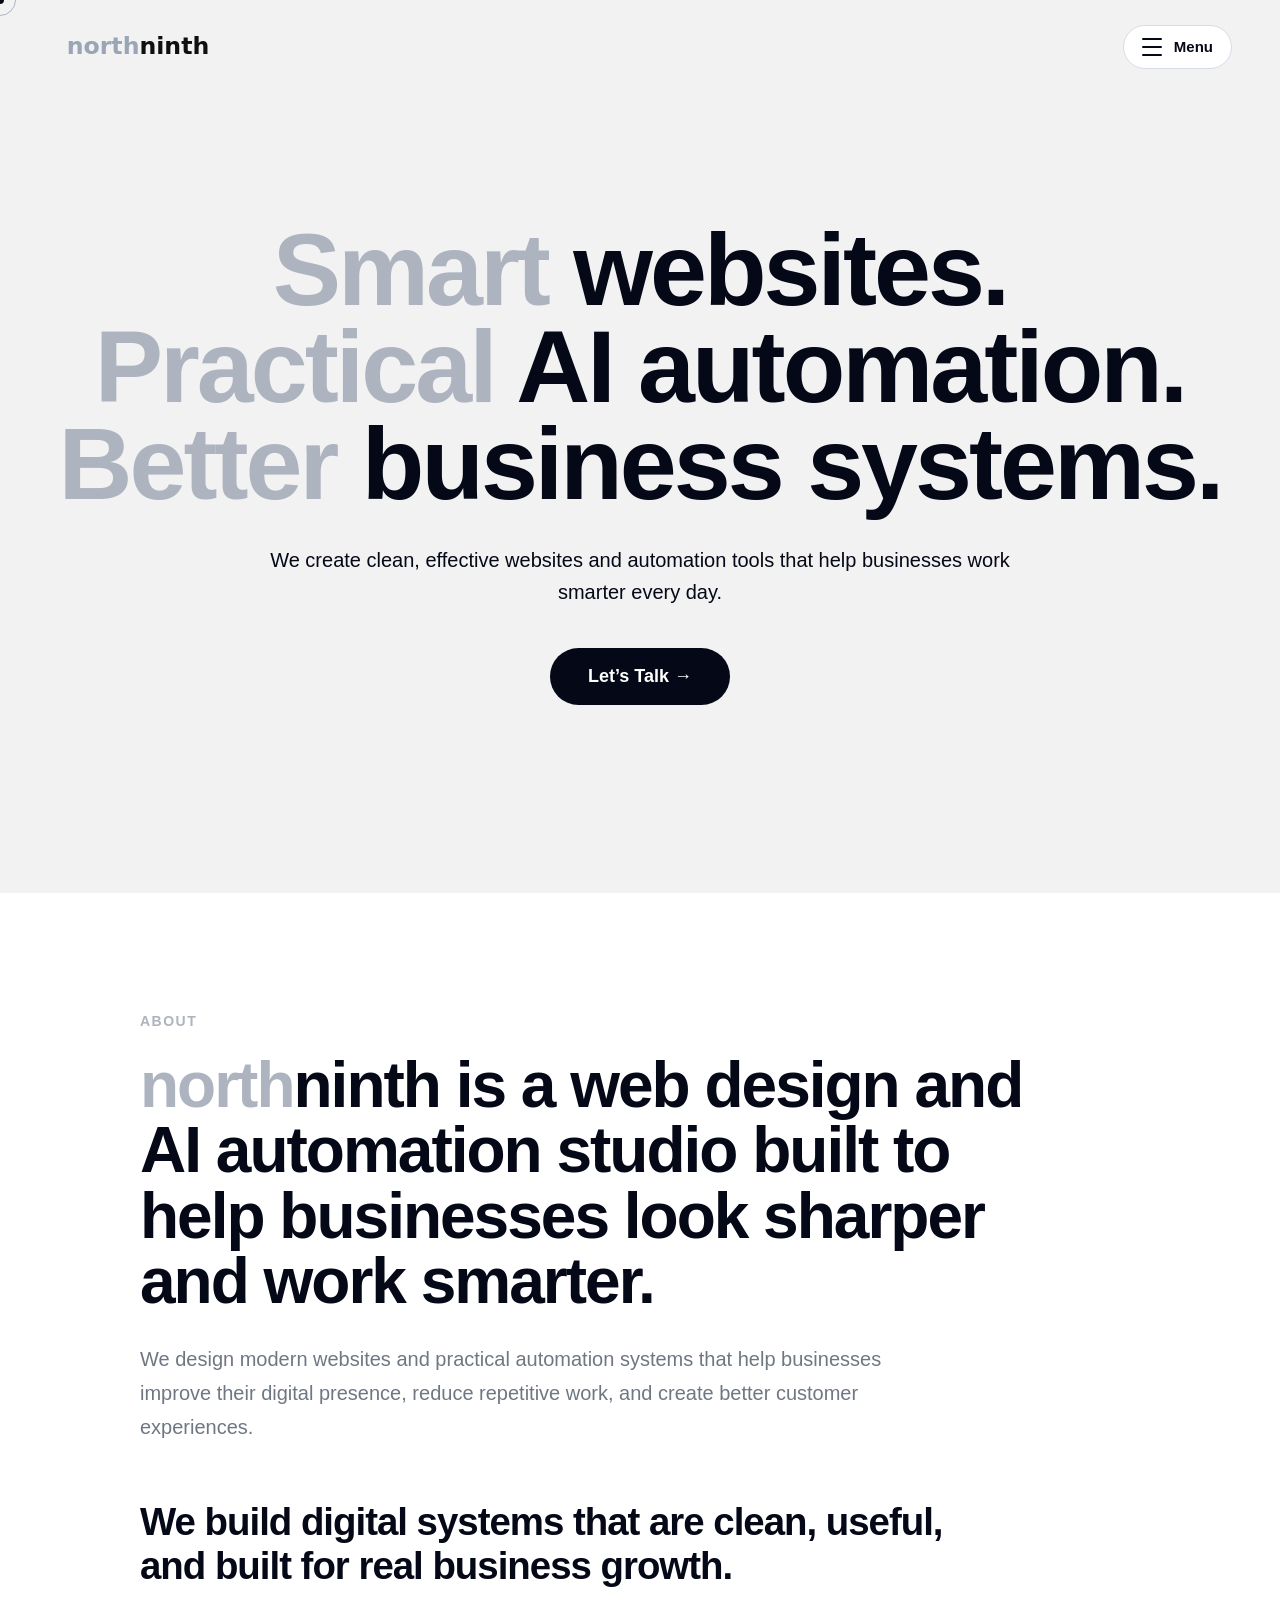
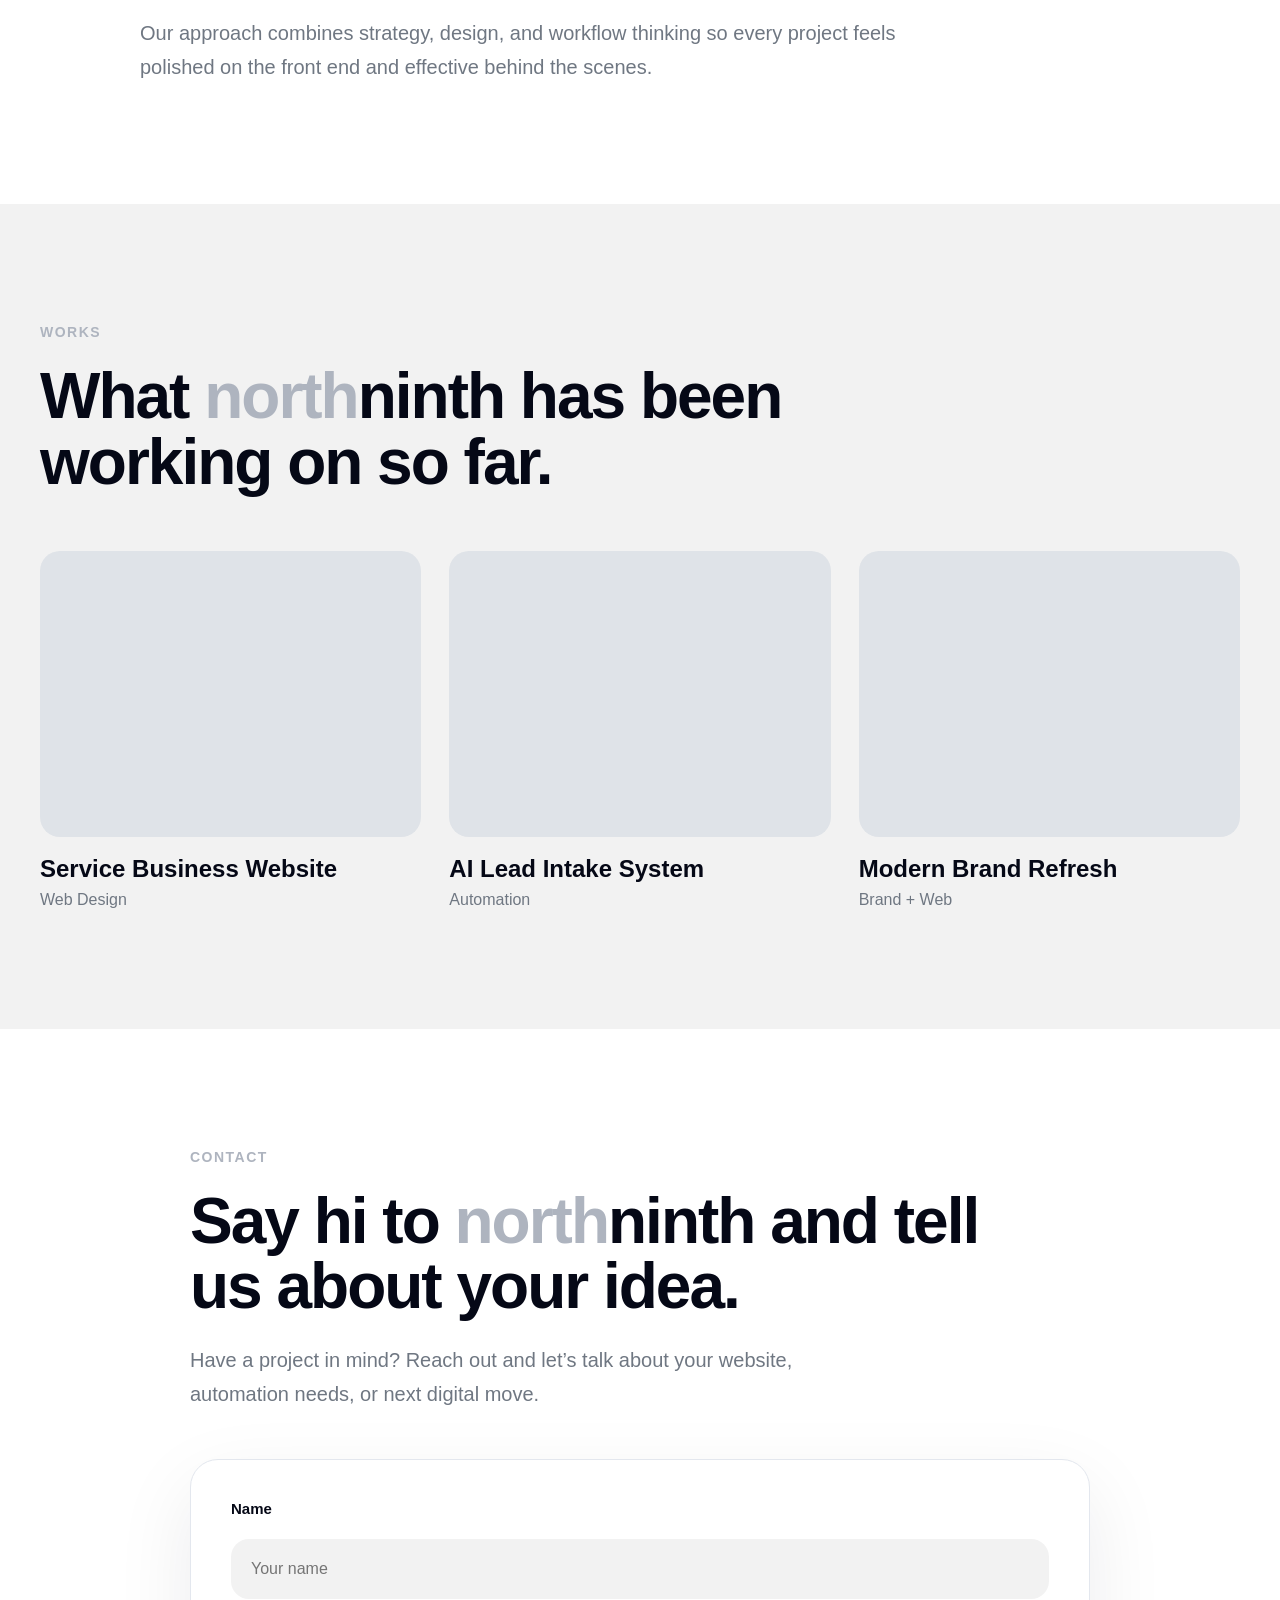
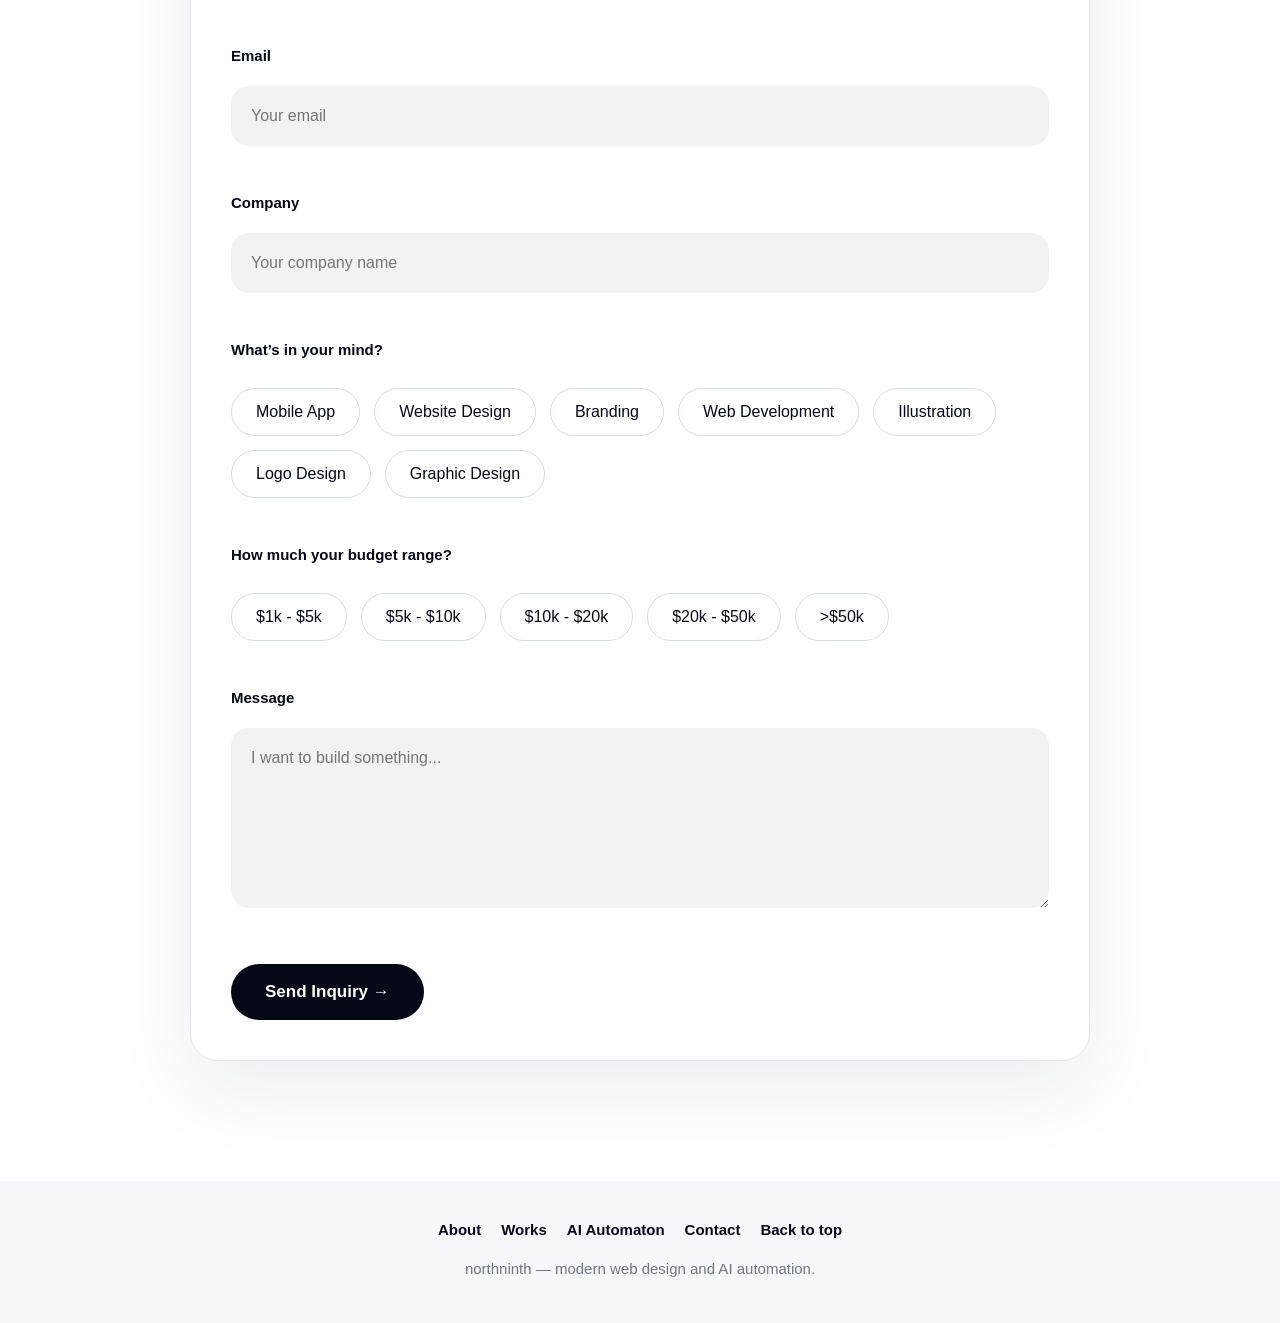
==== index.html @ 4bd6b708 "Replace header text links with a unique menu icon and add Home link" ====
<!DOCTYPE html>
<html lang="en">
<head>
  <meta charset="UTF-8" />
  <meta name="viewport" content="width=device-width, initial-scale=1.0" />
  <title>northninth</title>
  <link rel="stylesheet" href="style.css" />
</head>
<body>
  <header class="site-header">
    <div class="logo">
      <img src="logo.svg" alt="northninth logo" />
    </div>

    <button class="nav-toggle" aria-expanded="false" aria-controls="site-menu" type="button">
      <span class="nav-toggle-icon" aria-hidden="true">
        <span></span>
        <span></span>
        <span></span>
      </span>
      <span class="nav-toggle-label">Menu</span>
    </button>

    <nav class="site-menu" id="site-menu" aria-label="Site navigation">
      <a href="index.html">Home</a>
      <a href="index.html#about">About</a>
      <a href="works.html">Works</a>
      <a href="automation.html">AI Automaton</a>
      <a href="index.html#contact">Contact</a>
    </nav>
  </header>

  <main>
    <section class="hero">
      <h1>
        <span class="hero-gray">Smart</span> websites.<br />
        <span class="hero-gray">Practical</span> AI automation.<br />
        <span class="hero-gray">Better</span> business systems.
      </h1>

      <p class="hero-subheadline">
        We create clean, effective websites and automation tools that help
        businesses work smarter every day.
      </p>

      <a href="#contact" class="hero-button">Let’s Talk →</a>
    </section>

    <section class="about-section" id="about">
      <div class="about-container">
        <p class="section-label">About</p>

        <h2 class="about-heading">
          <span class="brand-name"><span class="brand-light">north</span><span class="brand-dark">ninth</span></span> is a web design and AI automation studio built to help
          businesses look sharper and work smarter.
        </h2>

        <p class="about-text">
          We design modern websites and practical automation systems that help
          businesses improve their digital presence, reduce repetitive work, and
          create better customer experiences.
        </p>

        <h3 class="about-subheading">
          We build digital systems that are clean, useful, and built for real
          business growth.
        </h3>

        <p class="about-text">
          Our approach combines strategy, design, and workflow thinking so every
          project feels polished on the front end and effective behind the scenes.
        </p>
      </div>
    </section>

    <section class="works-section" id="works">
      <div class="works-container">
        <p class="section-label">Works</p>

        <h2 class="works-heading">
          What <span class="brand-name"><span class="brand-light">north</span><span class="brand-dark">ninth</span></span>
          has been working on so far.
        </h2>

        <div class="works-grid">
          <article class="work-card">
            <div class="work-image-placeholder"></div>
            <div class="work-info">
              <h3>Service Business Website</h3>
              <p>Web Design</p>
            </div>
          </article>

          <article class="work-card">
            <div class="work-image-placeholder"></div>
            <div class="work-info">
              <h3>AI Lead Intake System</h3>
              <p>Automation</p>
            </div>
          </article>

          <article class="work-card">
            <div class="work-image-placeholder"></div>
            <div class="work-info">
              <h3>Modern Brand Refresh</h3>
              <p>Brand + Web</p>
            </div>
          </article>
        </div>
      </div>
    </section>

    <section class="contact-section" id="contact">
      <div class="contact-container">
        <p class="section-label">Contact</p>

        <h2 class="contact-heading">
          Say hi to
          <span class="brand-name">
            <span class="brand-light">north</span><span class="brand-dark">ninth</span>
          </span>
          and tell us about your idea.
        </h2>

        <p class="contact-text">
          Have a project in mind? Reach out and let’s talk about your website,
          automation needs, or next digital move.
        </p>

        <form class="contact-form">
          <div class="form-group">
            <label for="name">Name</label>
            <input type="text" id="name" name="name" placeholder="Your name" />
          </div>

          <div class="form-group">
            <label for="email">Email</label>
            <input type="email" id="email" name="email" placeholder="Your email" />
          </div>

          <div class="form-group">
            <label for="company">Company</label>
            <input type="text" id="company" name="company" placeholder="Your company name" />
          </div>

          <div class="form-group">
            <label>What’s in your mind?</label>
            <div class="pill-group">
              <button type="button" class="pill-button">Mobile App</button>
              <button type="button" class="pill-button">Website Design</button>
              <button type="button" class="pill-button">Branding</button>
              <button type="button" class="pill-button">Web Development</button>
              <button type="button" class="pill-button">Illustration</button>
              <button type="button" class="pill-button">Logo Design</button>
              <button type="button" class="pill-button">Graphic Design</button>
            </div>
          </div>

          <div class="form-group">
            <label>How much your budget range?</label>
            <div class="pill-group">
              <button type="button" class="pill-button">$1k - $5k</button>
              <button type="button" class="pill-button">$5k - $10k</button>
              <button type="button" class="pill-button">$10k - $20k</button>
              <button type="button" class="pill-button">$20k - $50k</button>
              <button type="button" class="pill-button">&gt;$50k</button>
            </div>
          </div>

          <div class="form-group">
            <label for="message">Message</label>
            <textarea
              id="message"
              name="message"
              rows="6"
              placeholder="I want to build something..."
            ></textarea>
          </div>

          <button type="submit" class="contact-button">Send Inquiry →</button>

          <p class="form-message success-message">
            Thank you! Your submission has been received!
          </p>

          <p class="form-message error-message">
            Oops! Something went wrong while submitting the form.
          </p>
        </form>
      </div>
    </section>

    <footer class="site-footer">
      <div class="footer-container">
        <nav class="footer-nav">
          <a href="#about">About</a>
          <a href="works.html">Works</a>
          <a href="automation.html">AI Automaton</a>
          <a href="#contact">Contact</a>
          <a href="#top">Back to top</a>
        </nav>
        <p class="footer-note">northninth — modern web design and AI automation.</p>
      </div>
    </footer>
  </main>
</body>
</html>
<div class="cursor-dot"></div>
<div class="cursor-ring"></div>
---- style.css ----
* {
  box-sizing: border-box;
  margin: 0;
  padding: 0;
}

:root {
  --bg-color: #f2f2f2;
  --surface-color: #ffffff;
  --text-dark: #050816;
  --text-gray: #aeb4bf;
  --text-muted: #6f7782;
  --border-dark: #111111;
}

body {
  background-color: var(--bg-color);
  color: var(--text-dark);
  font-family: "Inter Tight", Arial, sans-serif;
}

.site-header {
  display: flex;
  justify-content: space-between;
  align-items: center;
  padding: 24px 48px;
}

.logo img {
  width: 180px;
  height: auto;
  display: block;
}

.nav-toggle {
  display: inline-flex;
  align-items: center;
  gap: 12px;
  border: 1px solid #d7dde7;
  background-color: #ffffff;
  color: var(--text-dark);
  padding: 12px 18px;
  border-radius: 999px;
  cursor: pointer;
  font-size: 15px;
  font-weight: 600;
  transition: border-color 0.2s ease, background-color 0.2s ease, transform 0.2s ease;
}

.nav-toggle:hover,
.nav-toggle:focus-visible {
  border-color: var(--text-dark);
  background-color: #f7f7f7;
}

.nav-toggle-icon {
  display: inline-flex;
  flex-direction: column;
  justify-content: space-between;
  width: 20px;
  height: 18px;
}

.nav-toggle-icon span {
  display: block;
  height: 2px;
  width: 100%;
  background-color: var(--text-dark);
  border-radius: 999px;
}

.site-menu {
  position: absolute;
  top: calc(100% + 18px);
  right: 48px;
  display: flex;
  flex-direction: column;
  gap: 14px;
  padding: 22px 24px;
  min-width: 220px;
  background-color: #ffffff;
  border: 1px solid #e3e7ee;
  border-radius: 24px;
  box-shadow: 0 24px 64px rgba(15, 23, 42, 0.12);
  opacity: 0;
  pointer-events: none;
  transform: translateY(-10px);
  transition: opacity 0.2s ease, transform 0.2s ease;
  z-index: 20;
}

.site-menu.open {
  opacity: 1;
  pointer-events: auto;
  transform: translateY(0);
}

.site-menu a {
  color: var(--text-dark);
  text-decoration: none;
  font-weight: 600;
  font-size: 16px;
  padding: 10px 0;
  transition: color 0.2s ease;
}

.site-menu a:hover {
  color: #555;
}

@media (max-width: 768px) {
  .site-header {
    padding: 20px 20px;
  }

  .nav-toggle {
    padding: 12px 16px;
  }

  .site-menu {
    right: 20px;
    left: 20px;
    min-width: auto;
  }
}

.hero {
  min-height: calc(100vh - 100px);
  display: flex;
  flex-direction: column;
  justify-content: center;
  align-items: center;
  padding: 40px 20px 100px;
  text-align: center;
}

.hero h1 {
  max-width: 1200px;
  font-size: clamp(52px, 8vw, 110px);
  line-height: 0.95;
  font-weight: 700;
  letter-spacing: -3px;
}

.hero-gray {
  color: var(--text-gray);
}

.hero-subheadline {
  max-width: 760px;
  margin-top: 32px;
  font-size: 20px;
  line-height: 1.6;
  color: var(--text-dark);
}

.hero-button {
  display: inline-flex;
  align-items: center;
  justify-content: center;
  margin-top: 40px;
  padding: 18px 38px;
  border-radius: 999px;
  background-color: var(--text-dark);
  color: white;
  text-decoration: none;
  font-size: 18px;
  font-weight: 600;
  transition: opacity 0.2s ease;
}

.hero-button:hover {
  opacity: 0.85;
}

@media (max-width: 768px) {
  .site-header {
    padding: 20px 20px;
  }

  .logo img {
    width: 140px;
  }

  .hero {
    padding: 20px 16px 80px;
  }

  .hero h1 {
    font-size: clamp(42px, 12vw, 72px);
    letter-spacing: -2px;
  }

  .hero-subheadline {
    font-size: 18px;
    margin-top: 24px;
  }

  .hero-button {
    font-size: 16px;
    padding: 16px 30px;
  }
}

.about-section {
  padding: 120px 20px;
  background-color: #ffffff;
}

.about-container {
  max-width: 1000px;
  margin: 0 auto;
  text-align: left;
}

.section-label {
  font-size: 14px;
  font-weight: 600;
  letter-spacing: 1.5px;
  text-transform: uppercase;
  color: var(--text-gray);
  margin-bottom: 24px;
}

.about-heading {
  font-size: clamp(40px, 5vw, 72px);
  line-height: 1.02;
  font-weight: 700;
  letter-spacing: -2px;
  color: var(--text-dark);
  max-width: 900px;
}

.about-text {
  font-size: 20px;
  line-height: 1.7;
  color: var(--text-muted);
  max-width: 760px;
  margin-top: 28px;
}

.about-subheading {
  font-size: clamp(28px, 3vw, 42px);
  line-height: 1.15;
  font-weight: 700;
  letter-spacing: -1px;
  color: var(--text-dark);
  max-width: 820px;
  margin-top: 56px;
}

@media (max-width: 768px) {
  .about-section {
    padding: 80px 20px;
  }

  .about-heading {
    font-size: clamp(32px, 9vw, 48px);
  }

  .about-text {
    font-size: 18px;
  }

  .about-subheading {
    font-size: clamp(24px, 7vw, 34px);
    margin-top: 40px;
  }
}
.brand-name {
  display: inline-block;
  font-weight: inherit;
  letter-spacing: inherit;
}

.brand-light {
  color: var(--text-gray);
}

.brand-dark {
  color: var(--text-dark);
}

.works-section {
  padding: 120px 20px;
  background-color: var(--bg-color);
}

.works-container {
  max-width: 1200px;
  margin: 0 auto;
}

.works-heading {
  max-width: 760px;
  font-size: clamp(40px, 5vw, 72px);
  line-height: 1.02;
  font-weight: 700;
  letter-spacing: -2px;
  color: var(--text-dark);
  margin-bottom: 56px;
}

.works-grid {
  display: grid;
  grid-template-columns: repeat(3, 1fr);
  gap: 28px;
}

.work-card {
  display: flex;
  flex-direction: column;
}

.work-image-placeholder {
  width: 100%;
  aspect-ratio: 4 / 3;
  background: #dfe3e8;
  border-radius: 20px;
}

.work-info {
  margin-top: 18px;
}

.work-info h3 {
  font-size: 24px;
  font-weight: 700;
  color: var(--text-dark);
  margin-bottom: 8px;
}

.work-info p {
  font-size: 16px;
  color: var(--text-muted);
}

@media (max-width: 900px) {
  .works-grid {
    grid-template-columns: 1fr;
  }

  .works-heading {
    margin-bottom: 40px;
  }
}
.contact-section {
  padding: 120px 20px;
  background-color: #ffffff;
}

.contact-container {
  max-width: 900px;
  margin: 0 auto;
}

.contact-heading {
  max-width: 800px;
  font-size: clamp(40px, 5vw, 72px);
  line-height: 1.02;
  font-weight: 700;
  letter-spacing: -2px;
  color: var(--text-dark);
  margin-bottom: 24px;
}

.contact-text {
  max-width: 620px;
  font-size: 20px;
  line-height: 1.7;
  color: var(--text-muted);
  margin-bottom: 48px;
}

.contact-form {
  background-color: #ffffff;
  border: 1px solid #e3e7ee;
  border-radius: 28px;
  box-shadow: 0 28px 80px rgba(15, 23, 42, 0.08);
  padding: 40px;
}

.form-group {
  display: flex;
  flex-direction: column;
  gap: 12px;
  margin-bottom: 24px;
}

.contact-form label {
  font-size: 16px;
  font-weight: 700;
  color: var(--text-dark);
}

.contact-form input,
.contact-form textarea {
  width: 100%;
  border: 1px solid #d7dde7;
  border-radius: 18px;
  background-color: #fdfdff;
  padding: 16px 18px;
  font-size: 16px;
  line-height: 1.5;
  color: var(--text-dark);
  outline: none;
  transition: border-color 0.2s ease, box-shadow 0.2s ease;
}

.contact-form input:focus,
.contact-form textarea:focus {
  border-color: var(--text-dark);
  box-shadow: 0 0 0 4px rgba(5, 8, 22, 0.08);
}

.pill-group {
  display: flex;
  flex-wrap: wrap;
  gap: 12px;
}

.pill-button {
  border: 1px solid #d7dde7;
  border-radius: 999px;
  background-color: #ffffff;
  color: var(--text-dark);
  padding: 14px 24px;
  font-size: 16px;
  font-weight: 500;
  cursor: pointer;
  transition: background-color 0.2s ease, border-color 0.2s ease, color 0.2s ease;
}

.pill-button:hover {
  background-color: #f7f7f7;
}

.pill-button.active {
  background-color: var(--text-gray);
  border-color: var(--text-gray);
  color: #ffffff;
}

.contact-button {
  margin-top: 8px;
  padding: 18px 34px;
  border: none;
  border-radius: 999px;
  background-color: var(--text-dark);
  color: white;
  font-size: 18px;
  font-weight: 700;
  cursor: pointer;
  transition: opacity 0.2s ease, transform 0.2s ease;
}

.contact-button:hover {
  opacity: 0.95;
  transform: translateY(-1px);
}

.form-message {
  display: none;
  margin-top: 18px;
  font-size: 16px;
  line-height: 1.6;
}

.success-message {
  color: #14632e;
}

.error-message {
  color: #8b1f28;
}

@media (max-width: 768px) {
  .contact-form {
    padding: 28px 20px;
  }

  .form-group {
    margin-bottom: 20px;
  }

  .contact-button {
    width: 100%;
    padding: 16px 20px;
  }
}

.contact-form {
  display: flex;
  flex-direction: column;
  gap: 24px;
}

.form-group {
  display: flex;
  flex-direction: column;
}

.form-group label {
  font-size: 15px;
  font-weight: 600;
  color: var(--text-dark);
  margin-bottom: 10px;
}

.form-group input,
.form-group textarea {
  width: 100%;
  padding: 18px 20px;
  font-size: 16px;
  font-family: inherit;
  color: var(--text-dark);
  background-color: var(--bg-color);
  border: 1px solid var(--border-light);
  border-radius: 18px;
  outline: none;
  transition: border-color 0.2s ease, background-color 0.2s ease;
}

.form-group input:focus,
.form-group textarea:focus {
  border-color: var(--text-dark);
  background-color: #ffffff;
}

.form-group textarea {
  resize: vertical;
  min-height: 160px;
}

.contact-button {
  align-self: flex-start;
  display: inline-flex;
  align-items: center;
  justify-content: center;
  padding: 18px 34px;
  border: none;
  border-radius: 999px;
  background-color: var(--text-dark);
  color: #ffffff;
  font-size: 17px;
  font-weight: 600;
  cursor: pointer;
  transition: opacity 0.2s ease;
}

.contact-button:hover {
  opacity: 0.85;
}

.form-message {
  display: none;
  font-size: 15px;
  margin-top: 8px;
}

.success-message {
  color: #2f7a46;
}

.error-message {
  color: #a33a3a;
}

@media (max-width: 768px) {
  .contact-section {
    padding: 80px 20px;
  }

  .contact-heading {
    font-size: clamp(32px, 9vw, 48px);
  }

  .contact-text {
    font-size: 18px;
    margin-bottom: 36px;
  }

  .contact-button {
    width: 100%;
    justify-content: center;
  }
}

.pill-group {
  display: flex;
  flex-wrap: wrap;
  gap: 14px;
  margin-top: 8px;
}

.site-footer {
  padding: 40px 20px;
  background-color: #f7f8fb;
}

.footer-container {
  max-width: 1100px;
  margin: 0 auto;
  display: flex;
  flex-direction: column;
  align-items: center;
  gap: 18px;
}

.footer-nav {
  display: flex;
  flex-wrap: wrap;
  justify-content: center;
  gap: 20px;
}

.footer-nav a {
  color: var(--text-dark);
  text-decoration: none;
  font-size: 15px;
  font-weight: 600;
  transition: color 0.2s ease;
}

.footer-nav a:hover {
  color: #4d4d4d;
}

.footer-note {
  max-width: 760px;
  text-align: center;
  color: var(--text-muted);
  font-size: 15px;
  line-height: 1.75;
}

@media (max-width: 768px) {
  .footer-nav {
    gap: 14px;
  }
}
body {
  cursor: none;
}

.cursor-dot,
.cursor-ring {
  position: fixed;
  top: 0;
  left: 0;
  pointer-events: none;
  z-index: 9999;
  transform: translate(-50%, -50%);
}

.cursor-dot {
  width: 8px;
  height: 8px;
  background-color: var(--text-dark);
  border-radius: 50%;
}

.cursor-ring {
  width: 32px;
  height: 32px;
  border: 1.5px solid var(--text-gray);
  border-radius: 50%;
  transition: width 0.2s ease, height 0.2s ease, border-color 0.2s ease;
}

@media (max-width: 768px) {
  .cursor-dot,
  .cursor-ring {
    display: none;
  }

  body {
    cursor: auto;
  }
}
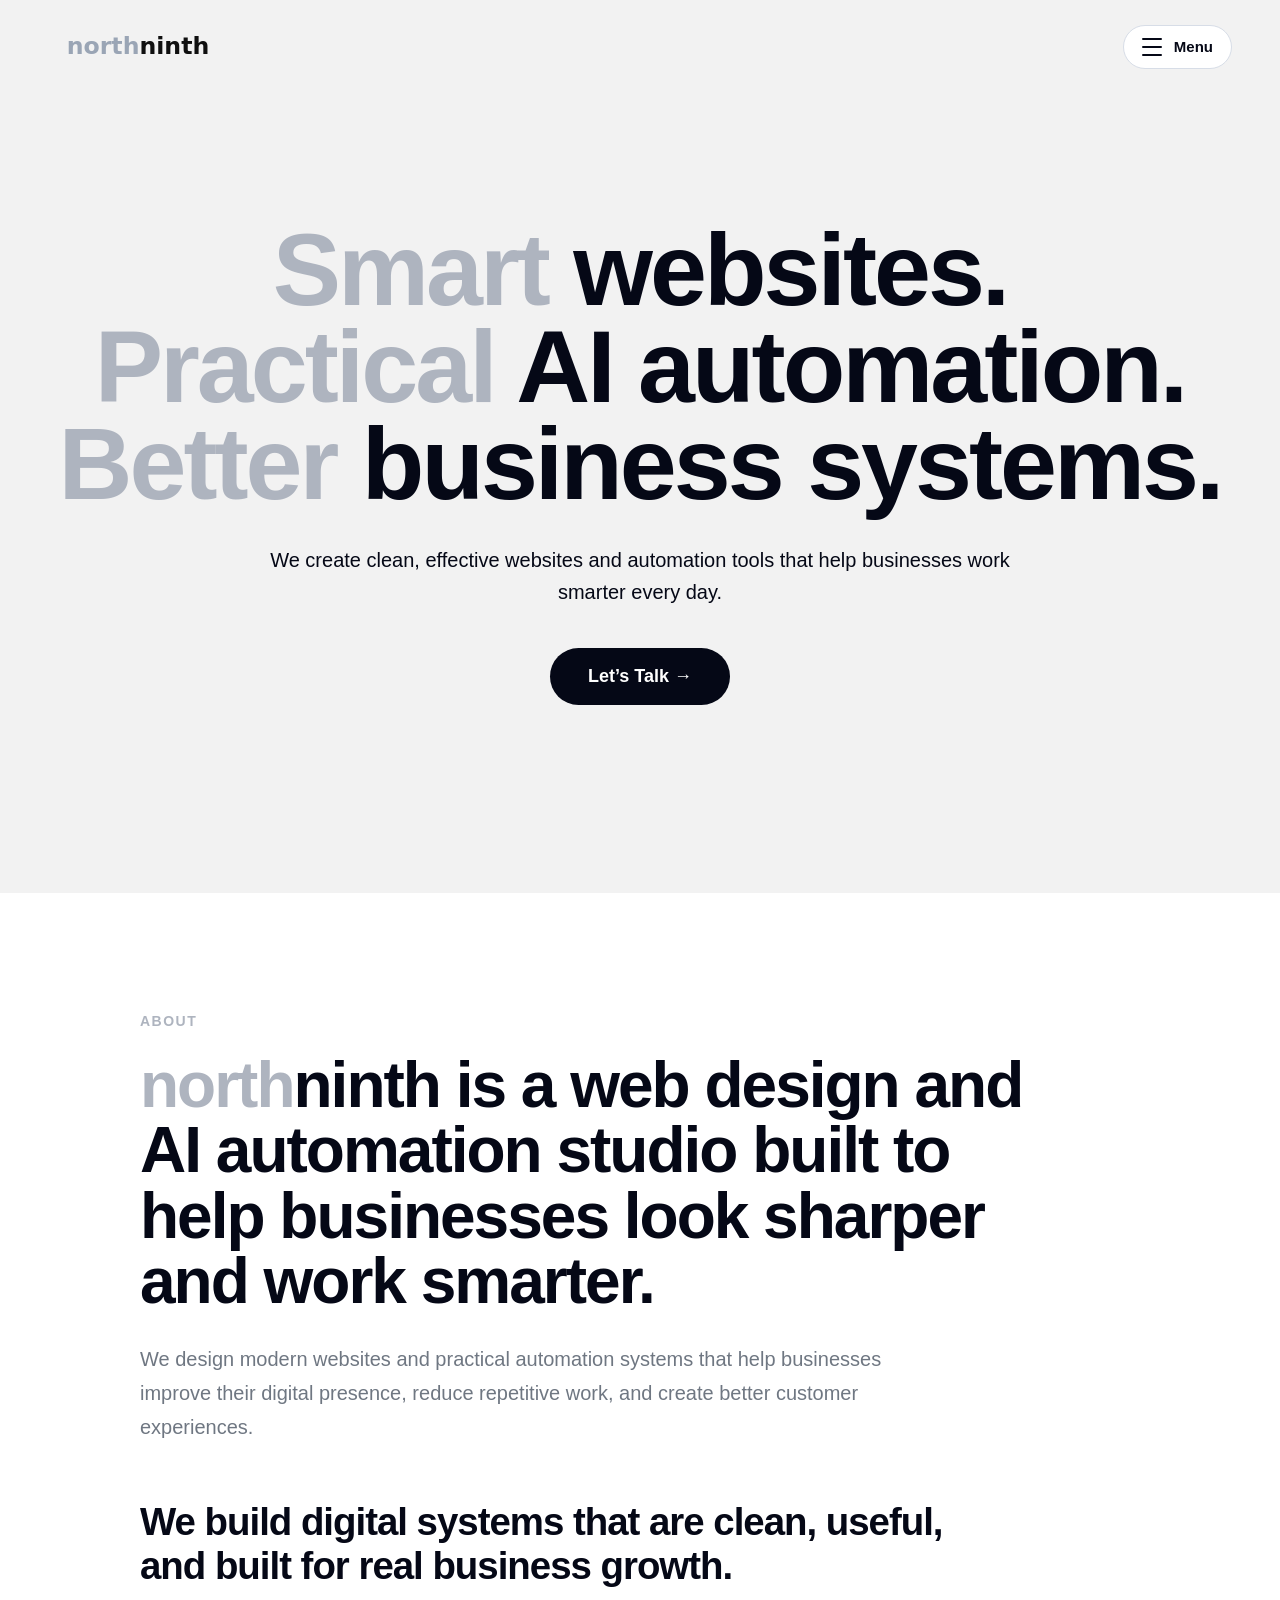
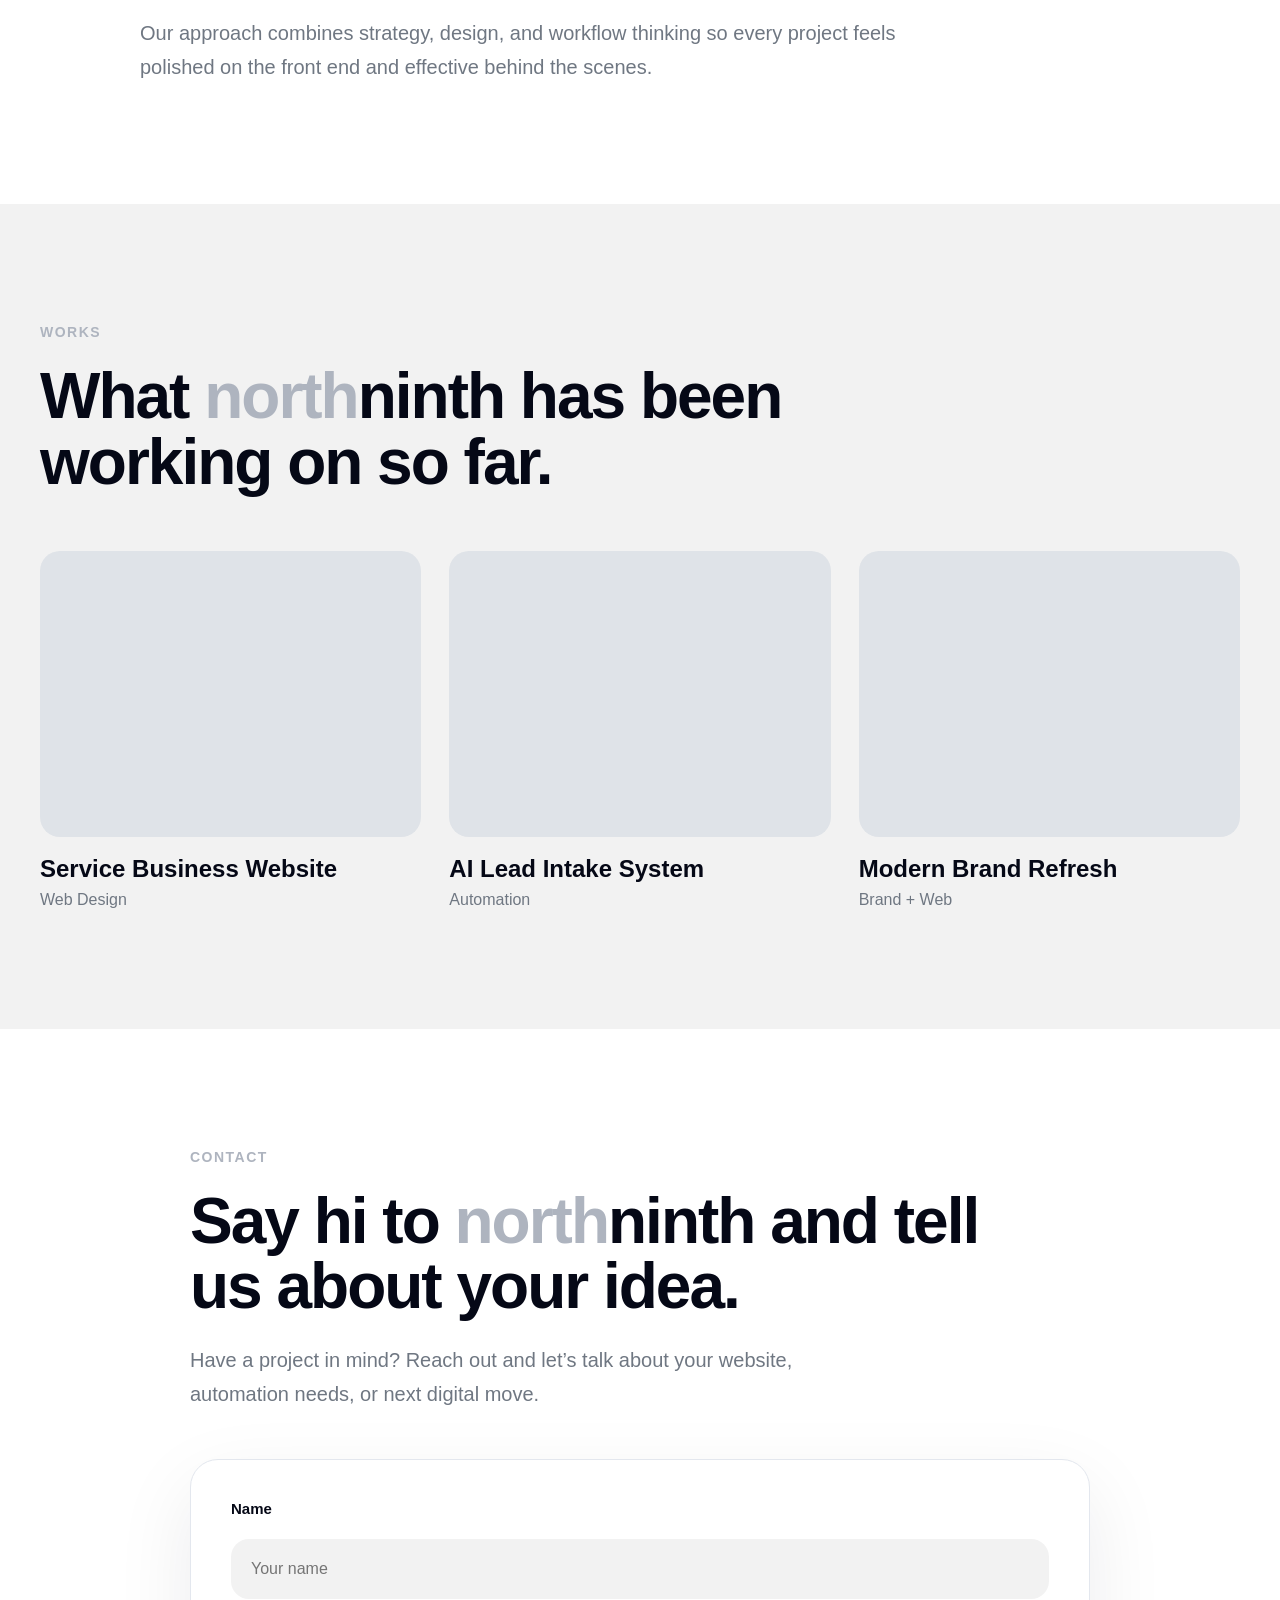
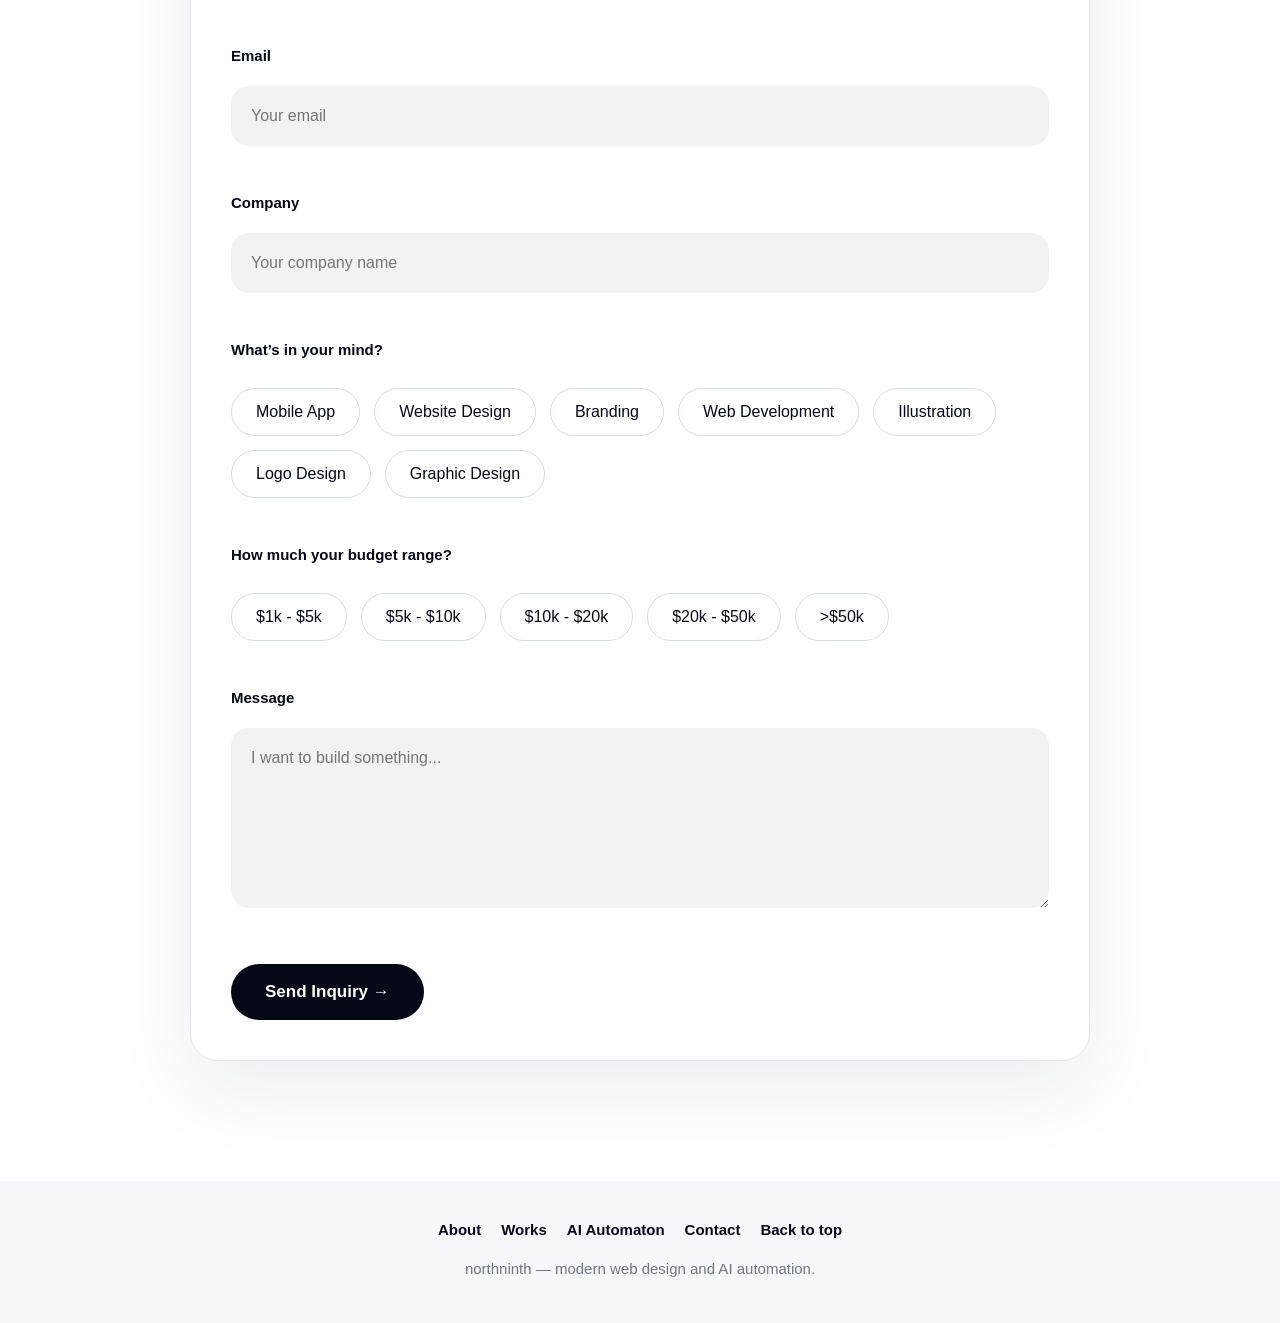
==== commit 337147e2: "Fix menu toggle by initializing script after DOM load and clean up menu styles" ====
--- a/index.html
+++ b/index.html
@@ -203,7 +203,6 @@
       </div>
     </footer>
   </main>
+  <script src="script.js"></script>
 </body>
 </html>
-<div class="cursor-dot"></div>
-<div class="cursor-ring"></div>
--- a/style.css
+++ b/style.css
@@ -639,42 +639,4 @@
     gap: 14px;
   }
 }
-body {
-  cursor: none;
-}
-
-.cursor-dot,
-.cursor-ring {
-  position: fixed;
-  top: 0;
-  left: 0;
-  pointer-events: none;
-  z-index: 9999;
-  transform: translate(-50%, -50%);
-}
-
-.cursor-dot {
-  width: 8px;
-  height: 8px;
-  background-color: var(--text-dark);
-  border-radius: 50%;
-}
-
-.cursor-ring {
-  width: 32px;
-  height: 32px;
-  border: 1.5px solid var(--text-gray);
-  border-radius: 50%;
-  transition: width 0.2s ease, height 0.2s ease, border-color 0.2s ease;
-}
-
-@media (max-width: 768px) {
-  .cursor-dot,
-  .cursor-ring {
-    display: none;
-  }
-
-  body {
-    cursor: auto;
-  }
-}
+/* Removed custom cursor styles to avoid conflicts with the menu toggle */
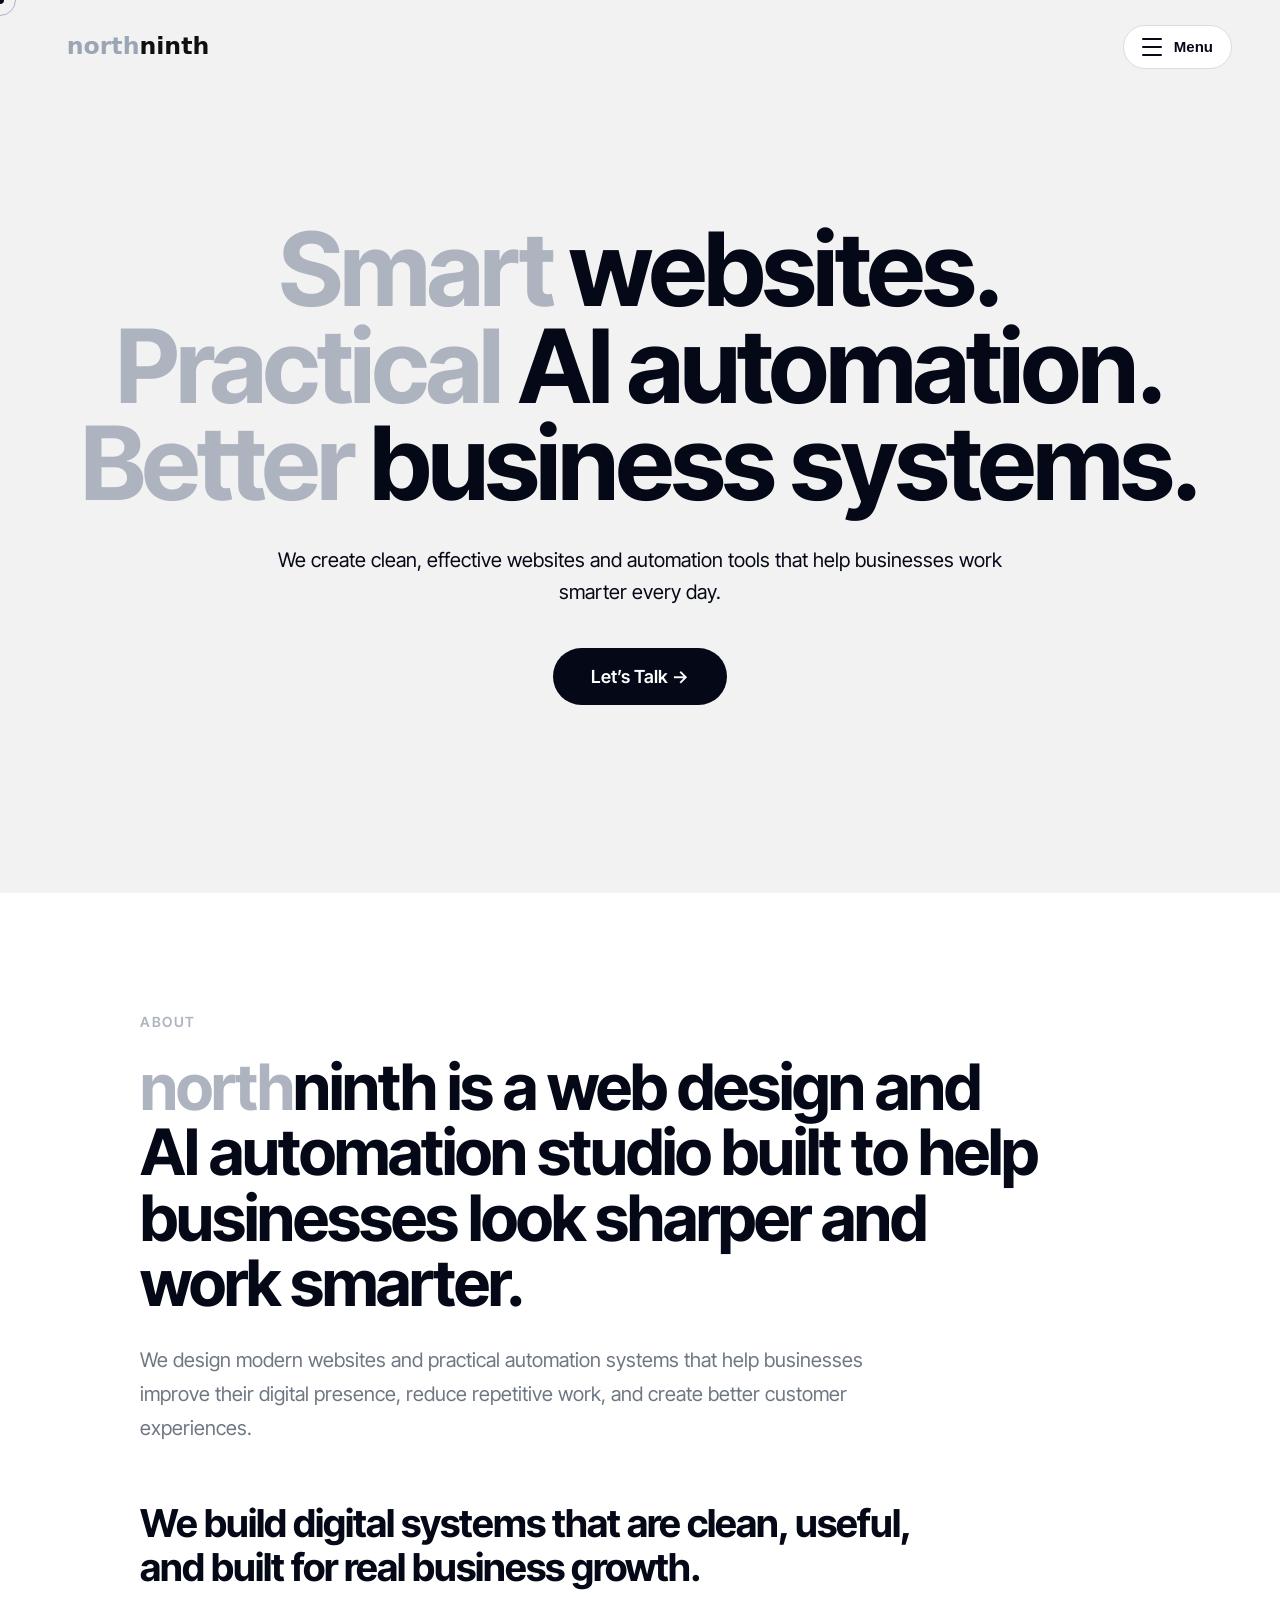
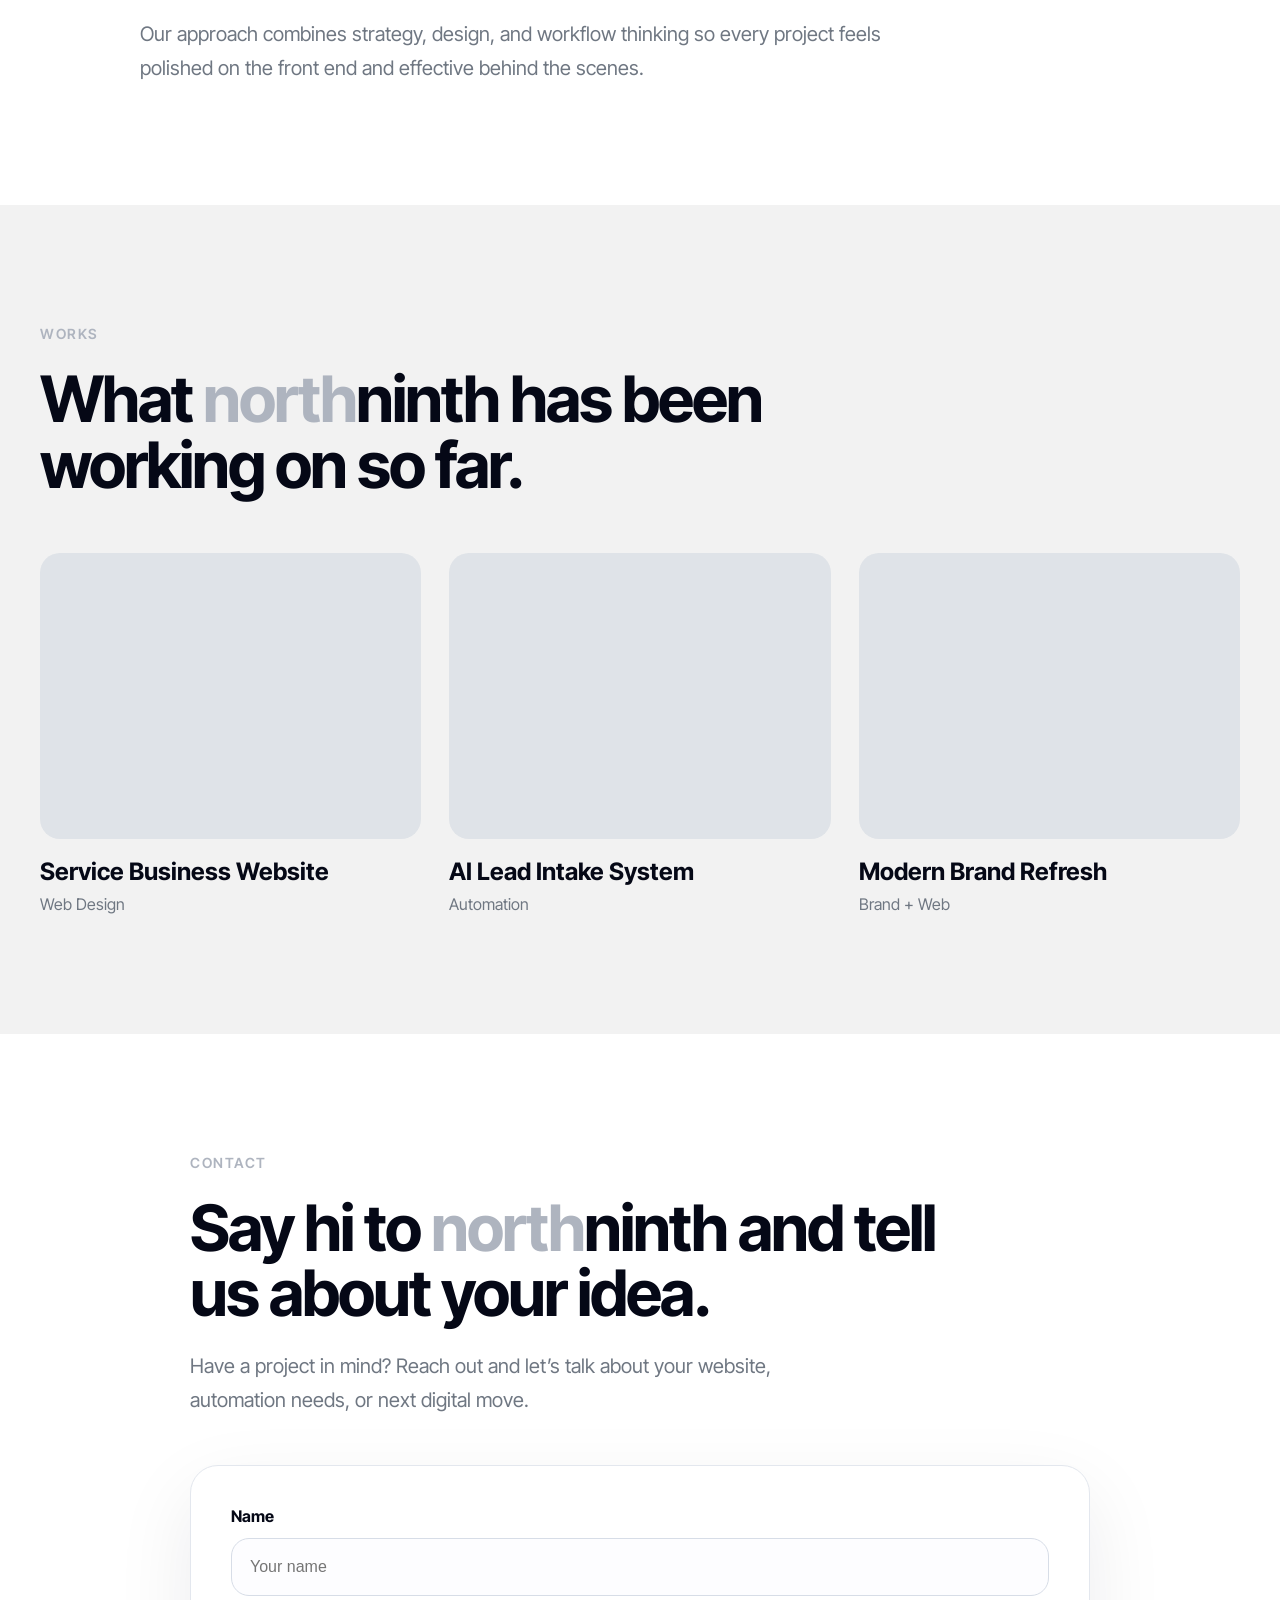
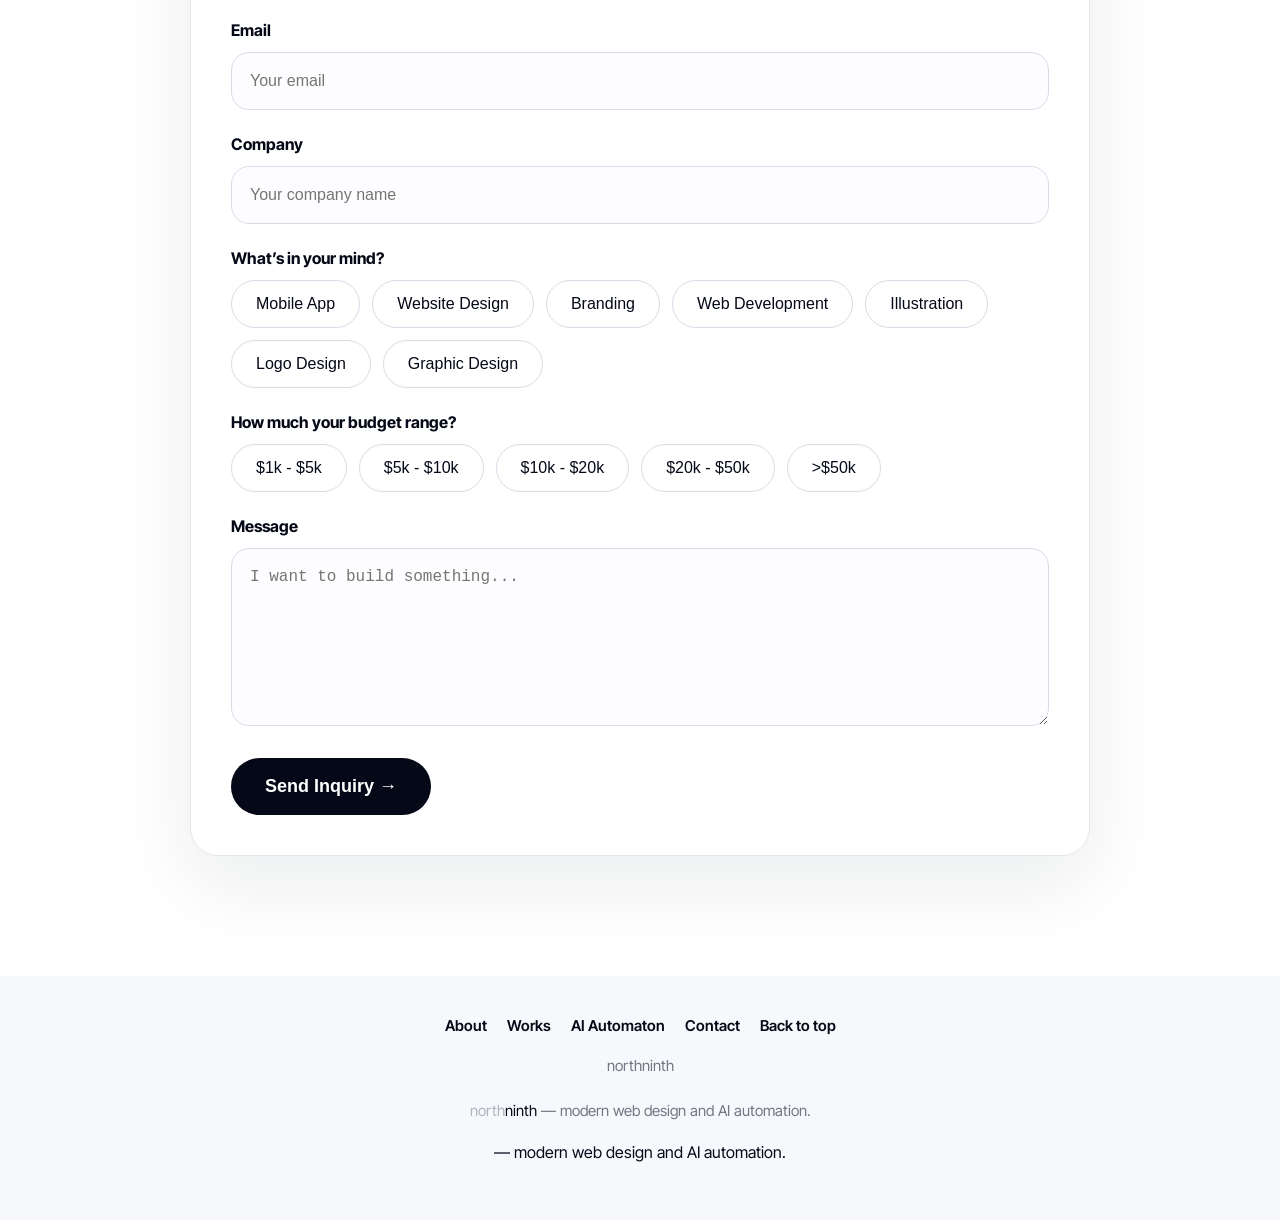
==== commit f2726214: "Push latest menu updates" ====
--- a/index.html
+++ b/index.html
@@ -4,9 +4,17 @@
   <meta charset="UTF-8" />
   <meta name="viewport" content="width=device-width, initial-scale=1.0" />
   <title>northninth</title>
+  <link rel="preconnect" href="https://fonts.googleapis.com" />
+  <link rel="preconnect" href="https://fonts.gstatic.com" crossorigin />
+  <link
+    href="https://fonts.googleapis.com/css2?family=Inter+Tight:wght@400;500;600;700;800&display=swap"
+    rel="stylesheet"
+  />
   <link rel="stylesheet" href="style.css" />
 </head>
-<body>
+
+<body id="top">
+
   <header class="site-header">
     <div class="logo">
       <img src="logo.svg" alt="northninth logo" />
@@ -199,10 +207,20 @@
           <a href="#contact">Contact</a>
           <a href="#top">Back to top</a>
         </nav>
-        <p class="footer-note">northninth — modern web design and AI automation.</p>
+        <p class="footer-note">northninth<p class="footer-note">
+  <span class="brand-name">
+    <span class="brand-light">north</span><span class="brand-dark">ninth</span>
+  </span>
+  — modern web design and AI automation.
+</p>
+ — modern web design and AI automation.</p>
       </div>
     </footer>
   </main>
-  <script src="script.js"></script>
+
+  <div class="cursor-dot"></div>
+<div class="cursor-ring"></div>
+
+  <script src="script.js" defer></script>
 </body>
 </html>
--- a/style.css
+++ b/style.css
@@ -11,7 +11,9 @@
   --text-gray: #aeb4bf;
   --text-muted: #6f7782;
   --border-dark: #111111;
-}
+  --border-light: #d7dde7;
+}
+
 
 body {
   background-color: var(--bg-color);
@@ -20,6 +22,7 @@
 }
 
 .site-header {
+  position: relative;
   display: flex;
   justify-content: space-between;
   align-items: center;
@@ -76,32 +79,39 @@
   display: flex;
   flex-direction: column;
   gap: 14px;
-  padding: 22px 24px;
-  min-width: 220px;
-  background-color: #ffffff;
-  border: 1px solid #e3e7ee;
-  border-radius: 24px;
-  box-shadow: 0 24px 64px rgba(15, 23, 42, 0.12);
+  padding: 24px 24px;
+  min-width: 300px;
+  max-width: 320px;
+  background-color: rgba(255, 255, 255, 0.58);
+  border: 1px solid rgba(255, 255, 255, 0.58);
+  border-radius: 34px;
+  box-shadow: 0 40px 100px rgba(15, 23, 42, 0.18);
+  backdrop-filter: blur(24px);
+  -webkit-backdrop-filter: blur(24px);
   opacity: 0;
   pointer-events: none;
-  transform: translateY(-10px);
-  transition: opacity 0.2s ease, transform 0.2s ease;
+  transform: translateY(-12px) scale(0.97);
+  transition: opacity 0.24s ease, transform 0.24s ease, background-color 0.2s ease;
   z-index: 20;
+  align-items: center;
+  text-align: center;
 }
 
 .site-menu.open {
   opacity: 1;
   pointer-events: auto;
-  transform: translateY(0);
+  transform: translateY(0) scale(1);
 }
 
 .site-menu a {
   color: var(--text-dark);
   text-decoration: none;
-  font-weight: 600;
-  font-size: 16px;
+  font-weight: 700;
+  font-size: 18px;
+  line-height: 1.5;
   padding: 10px 0;
-  transition: color 0.2s ease;
+  transition: color 0.2s ease, transform 0.2s ease;
+  width: 100%;
 }
 
 .site-menu a:hover {
@@ -489,109 +499,7 @@
   }
 }
 
-.contact-form {
-  display: flex;
-  flex-direction: column;
-  gap: 24px;
-}
-
-.form-group {
-  display: flex;
-  flex-direction: column;
-}
-
-.form-group label {
-  font-size: 15px;
-  font-weight: 600;
-  color: var(--text-dark);
-  margin-bottom: 10px;
-}
-
-.form-group input,
-.form-group textarea {
-  width: 100%;
-  padding: 18px 20px;
-  font-size: 16px;
-  font-family: inherit;
-  color: var(--text-dark);
-  background-color: var(--bg-color);
-  border: 1px solid var(--border-light);
-  border-radius: 18px;
-  outline: none;
-  transition: border-color 0.2s ease, background-color 0.2s ease;
-}
-
-.form-group input:focus,
-.form-group textarea:focus {
-  border-color: var(--text-dark);
-  background-color: #ffffff;
-}
-
-.form-group textarea {
-  resize: vertical;
-  min-height: 160px;
-}
-
-.contact-button {
-  align-self: flex-start;
-  display: inline-flex;
-  align-items: center;
-  justify-content: center;
-  padding: 18px 34px;
-  border: none;
-  border-radius: 999px;
-  background-color: var(--text-dark);
-  color: #ffffff;
-  font-size: 17px;
-  font-weight: 600;
-  cursor: pointer;
-  transition: opacity 0.2s ease;
-}
-
-.contact-button:hover {
-  opacity: 0.85;
-}
-
-.form-message {
-  display: none;
-  font-size: 15px;
-  margin-top: 8px;
-}
-
-.success-message {
-  color: #2f7a46;
-}
-
-.error-message {
-  color: #a33a3a;
-}
-
-@media (max-width: 768px) {
-  .contact-section {
-    padding: 80px 20px;
-  }
-
-  .contact-heading {
-    font-size: clamp(32px, 9vw, 48px);
-  }
-
-  .contact-text {
-    font-size: 18px;
-    margin-bottom: 36px;
-  }
-
-  .contact-button {
-    width: 100%;
-    justify-content: center;
-  }
-}
-
-.pill-group {
-  display: flex;
-  flex-wrap: wrap;
-  gap: 14px;
-  margin-top: 8px;
-}
+
 
 .site-footer {
   padding: 40px 20px;
@@ -640,3 +548,105 @@
   }
 }
 /* Removed custom cursor styles to avoid conflicts with the menu toggle */
+html {
+  scroll-behavior: smooth;
+}
+
+body {
+  cursor: none;
+}
+
+.cursor-dot,
+.cursor-ring {
+  position: fixed;
+  top: 0;
+  left: 0;
+  pointer-events: none;
+  z-index: 9999;
+  transform: translate(-50%, -50%);
+}
+
+.cursor-dot {
+  width: 8px;
+  height: 8px;
+  background-color: var(--text-dark);
+  border-radius: 50%;
+}
+
+.cursor-ring {
+  width: 32px;
+  height: 32px;
+  border: 1.5px solid var(--text-gray);
+  border-radius: 50%;
+  background-color: transparent;
+  transition:
+    width 0.25s ease,
+    height 0.25s ease,
+    border-color 0.25s ease,
+    background-color 0.25s ease,
+    transform 0.2s ease;
+}
+
+.cursor-ring.cursor-hover {
+  width: 52px;
+  height: 52px;
+  border-color: var(--text-dark);
+  background-color: rgba(5, 8, 22, 0.03);
+}
+
+.about-section,
+.works-section,
+.contact-section,
+.work-card {
+  opacity: 0;
+  transform: translateY(40px);
+  transition: opacity 0.8s ease, transform 0.8s ease;
+}
+
+.about-section.revealed,
+.works-section.revealed,
+.contact-section.revealed,
+.work-card.revealed {
+  opacity: 1;
+  transform: translateY(0);
+}
+
+.work-card {
+  transition: transform 0.3s ease, opacity 0.3s ease;
+}
+
+.work-card:hover {
+  transform: translateY(-6px);
+}
+
+.hero-button,
+.contact-button,
+.pill-button,
+.nav-toggle,
+.footer-nav a,
+.site-menu a {
+  transition:
+    transform 0.25s ease,
+    opacity 0.25s ease,
+    color 0.25s ease,
+    background-color 0.25s ease,
+    border-color 0.25s ease;
+}
+
+.hero-button:hover,
+.contact-button:hover,
+.pill-button:hover,
+.nav-toggle:hover {
+  transform: translateY(-2px);
+}
+
+@media (max-width: 768px) {
+  body {
+    cursor: auto;
+  }
+
+  .cursor-dot,
+  .cursor-ring {
+    display: none;
+  }
+}
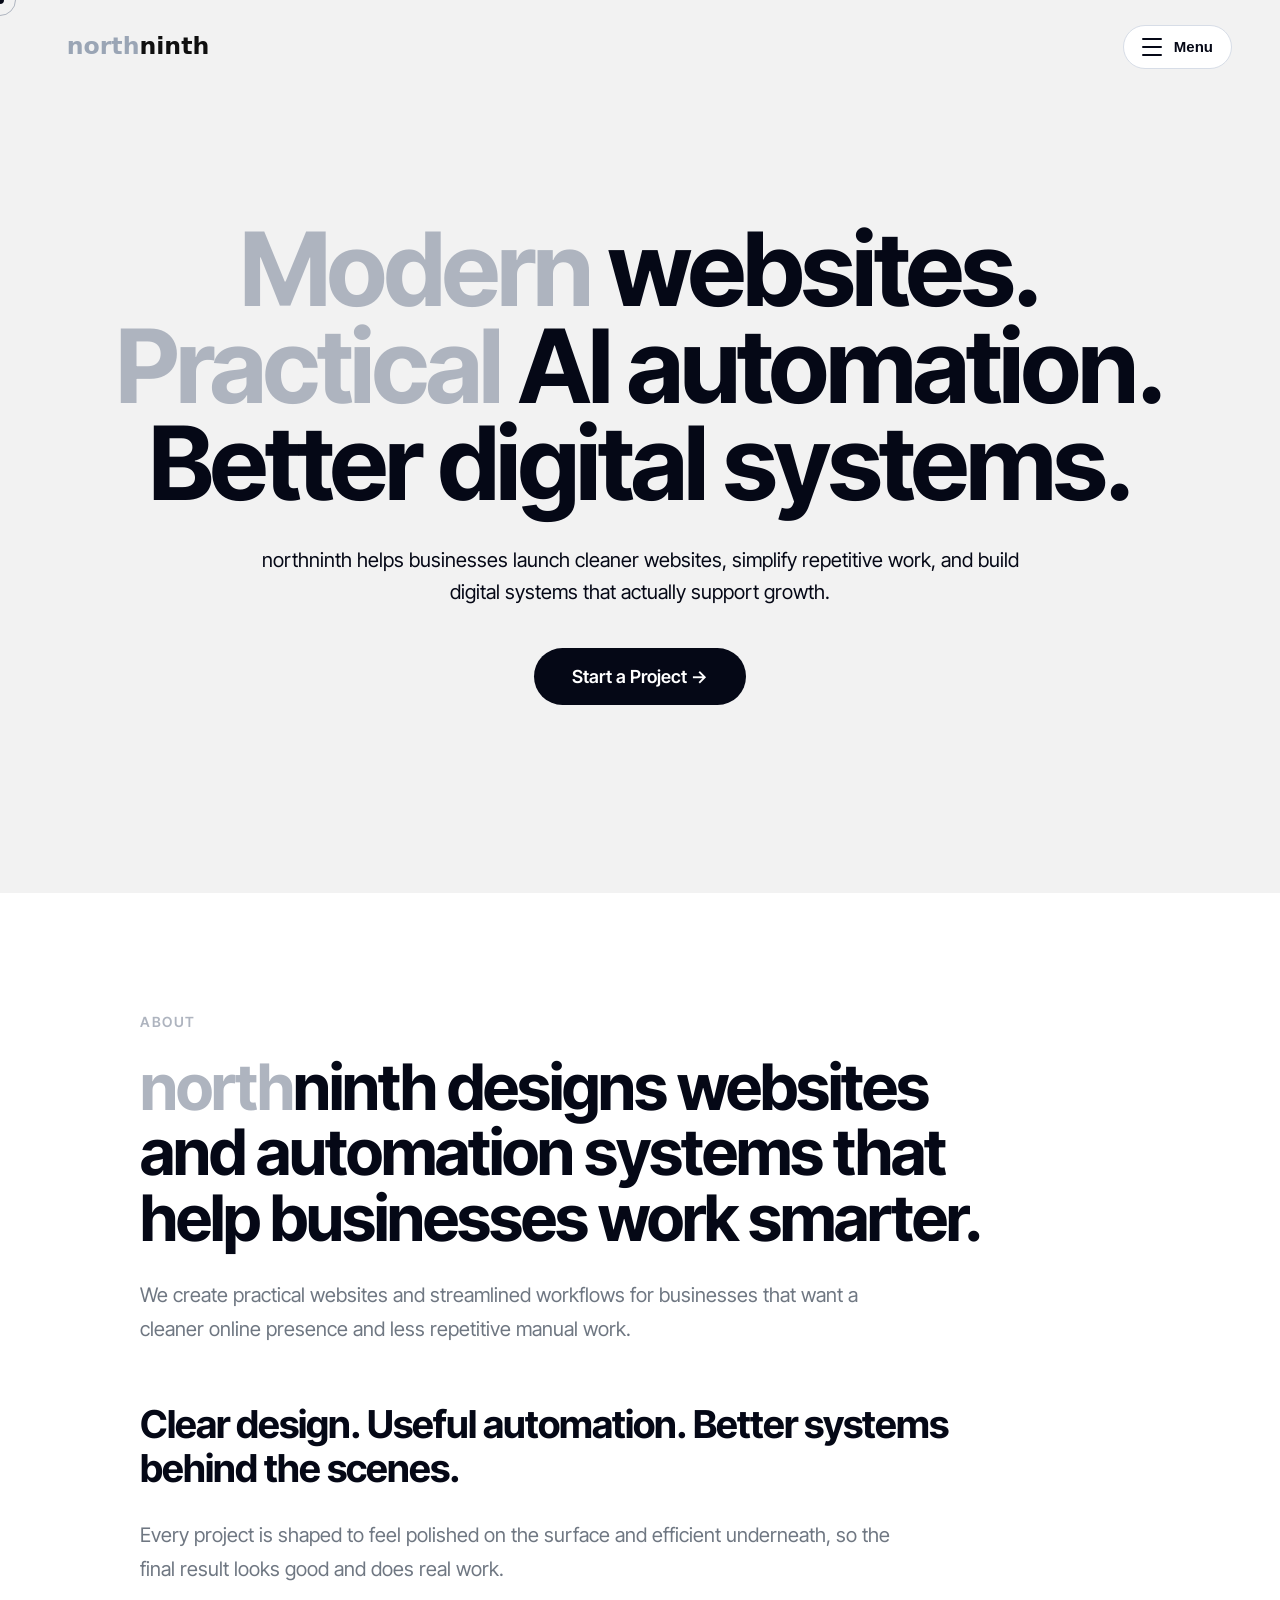
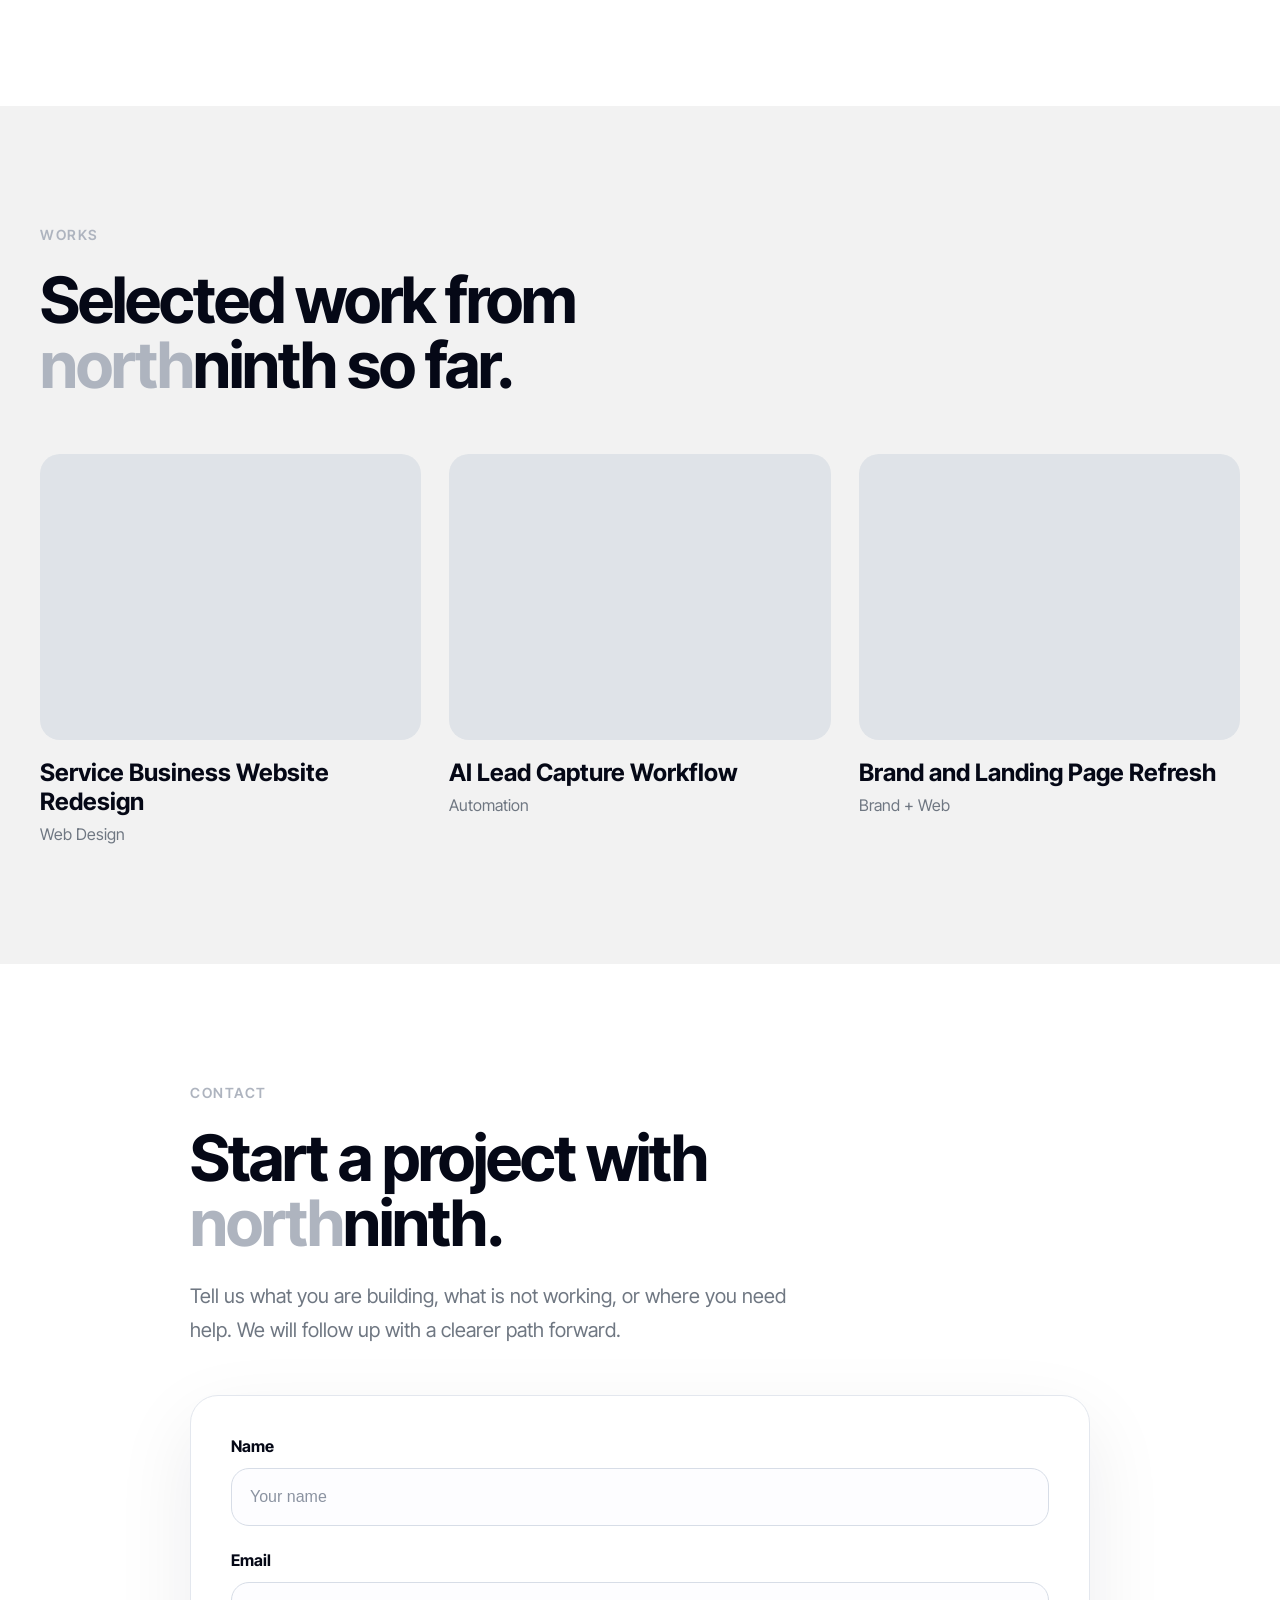
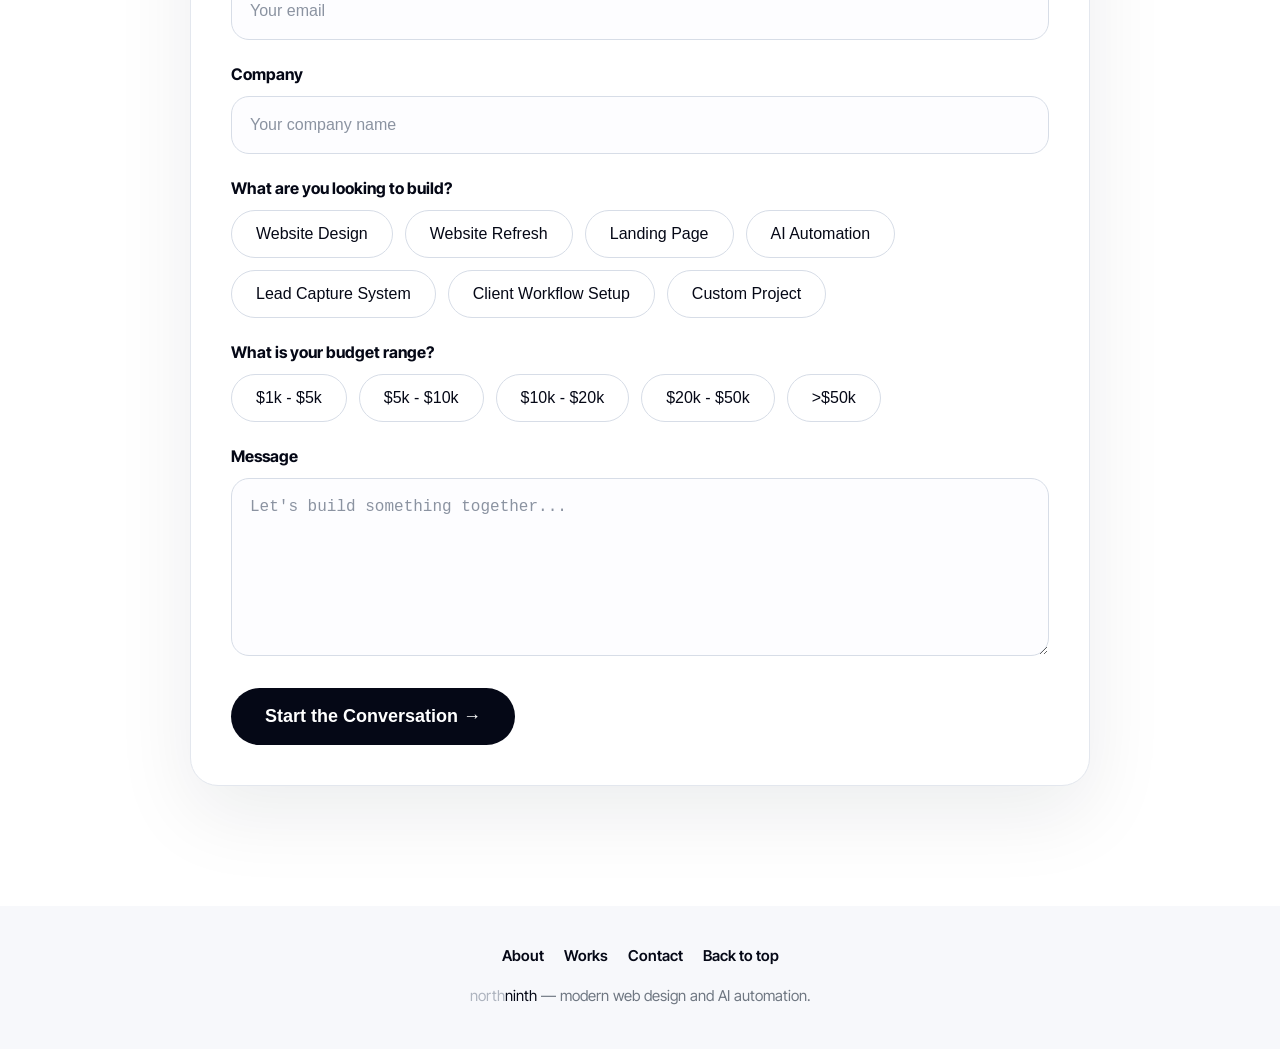
==== commit ff54609e: "Push remaining updates" ====
--- a/index.html
+++ b/index.html
@@ -29,29 +29,30 @@
       <span class="nav-toggle-label">Menu</span>
     </button>
 
-    <nav class="site-menu" id="site-menu" aria-label="Site navigation">
-      <a href="index.html">Home</a>
-      <a href="index.html#about">About</a>
-      <a href="works.html">Works</a>
-      <a href="automation.html">AI Automaton</a>
-      <a href="index.html#contact">Contact</a>
-    </nav>
+   <nav class="site-menu" id="site-menu" aria-label="Site navigation">
+  <a href="#top">Home</a>
+  <a href="#about">About</a>
+  <a href="#works">Works</a>
+  <a href="#contact">Contact</a>
+</nav>
+
   </header>
 
   <main>
     <section class="hero">
-      <h1>
-        <span class="hero-gray">Smart</span> websites.<br />
-        <span class="hero-gray">Practical</span> AI automation.<br />
-        <span class="hero-gray">Better</span> business systems.
-      </h1>
-
-      <p class="hero-subheadline">
-        We create clean, effective websites and automation tools that help
-        businesses work smarter every day.
-      </p>
-
-      <a href="#contact" class="hero-button">Let’s Talk →</a>
+     <h1>
+  <span class="hero-gray">Modern</span> websites.<br />
+  <span class="hero-gray">Practical</span> AI automation.<br />
+  Better digital systems.
+</h1>
+
+<p class="hero-subheadline">
+  northninth helps businesses launch cleaner websites, simplify repetitive work,
+  and build digital systems that actually support growth.
+</p>
+
+<a href="#contact" class="hero-button">Start a Project →</a>
+
     </section>
 
     <section class="about-section" id="about">
@@ -59,25 +60,22 @@
         <p class="section-label">About</p>
 
         <h2 class="about-heading">
-          <span class="brand-name"><span class="brand-light">north</span><span class="brand-dark">ninth</span></span> is a web design and AI automation studio built to help
-          businesses look sharper and work smarter.
-        </h2>
-
-        <p class="about-text">
-          We design modern websites and practical automation systems that help
-          businesses improve their digital presence, reduce repetitive work, and
-          create better customer experiences.
-        </p>
-
-        <h3 class="about-subheading">
-          We build digital systems that are clean, useful, and built for real
-          business growth.
-        </h3>
-
-        <p class="about-text">
-          Our approach combines strategy, design, and workflow thinking so every
-          project feels polished on the front end and effective behind the scenes.
-        </p>
+  <span class="brand-name"><span class="brand-light">north</span><span class="brand-dark">ninth</span></span>
+  designs websites and automation systems that help businesses work smarter.
+</h2>
+
+<p class="about-text">
+  We create practical websites and streamlined workflows for businesses that want a cleaner online presence and less repetitive manual work.
+</p>
+
+<h3 class="about-subheading">
+  Clear design. Useful automation. Better systems behind the scenes.
+</h3>
+
+<p class="about-text">
+  Every project is shaped to feel polished on the surface and efficient underneath, so the final result looks good and does real work.
+</p>
+
       </div>
     </section>
 
@@ -86,35 +84,37 @@
         <p class="section-label">Works</p>
 
         <h2 class="works-heading">
-          What <span class="brand-name"><span class="brand-light">north</span><span class="brand-dark">ninth</span></span>
-          has been working on so far.
-        </h2>
+  Selected work from <span class="brand-name"><span class="brand-light">north</span><span class="brand-dark">ninth</span></span> so far.
+</h2>
+
 
         <div class="works-grid">
-          <article class="work-card">
-            <div class="work-image-placeholder"></div>
-            <div class="work-info">
-              <h3>Service Business Website</h3>
-              <p>Web Design</p>
-            </div>
-          </article>
-
-          <article class="work-card">
-            <div class="work-image-placeholder"></div>
-            <div class="work-info">
-              <h3>AI Lead Intake System</h3>
-              <p>Automation</p>
-            </div>
-          </article>
-
-          <article class="work-card">
-            <div class="work-image-placeholder"></div>
-            <div class="work-info">
-              <h3>Modern Brand Refresh</h3>
-              <p>Brand + Web</p>
-            </div>
-          </article>
-        </div>
+  <article class="work-card">
+    <div class="work-image-placeholder"></div>
+    <div class="work-info">
+      <h3>Service Business Website Redesign</h3>
+      <p>Web Design</p>
+    </div>
+  </article>
+
+  <article class="work-card">
+    <div class="work-image-placeholder"></div>
+    <div class="work-info">
+      <h3>AI Lead Capture Workflow</h3>
+      <p>Automation</p>
+    </div>
+  </article>
+
+  <article class="work-card">
+    <div class="work-image-placeholder"></div>
+    <div class="work-info">
+      <h3>Brand and Landing Page Refresh</h3>
+      <p>Brand + Web</p>
+    </div>
+  </article>
+</div>
+
+
       </div>
     </section>
 
@@ -123,17 +123,17 @@
         <p class="section-label">Contact</p>
 
         <h2 class="contact-heading">
-          Say hi to
-          <span class="brand-name">
-            <span class="brand-light">north</span><span class="brand-dark">ninth</span>
-          </span>
-          and tell us about your idea.
-        </h2>
-
-        <p class="contact-text">
-          Have a project in mind? Reach out and let’s talk about your website,
-          automation needs, or next digital move.
-        </p>
+  Start a project with
+  <span class="brand-name">
+    <span class="brand-light">north</span><span class="brand-dark">ninth</span>
+  </span>.
+</h2>
+
+<p class="contact-text">
+  Tell us what you are building, what is not working, or where you need help.
+  We will follow up with a clearer path forward.
+</p>
+
 
         <form class="contact-form">
           <div class="form-group">
@@ -152,20 +152,21 @@
           </div>
 
           <div class="form-group">
-            <label>What’s in your mind?</label>
+            <label>What are you looking to build?</label>
             <div class="pill-group">
-              <button type="button" class="pill-button">Mobile App</button>
-              <button type="button" class="pill-button">Website Design</button>
-              <button type="button" class="pill-button">Branding</button>
-              <button type="button" class="pill-button">Web Development</button>
-              <button type="button" class="pill-button">Illustration</button>
-              <button type="button" class="pill-button">Logo Design</button>
-              <button type="button" class="pill-button">Graphic Design</button>
-            </div>
-          </div>
-
-          <div class="form-group">
-            <label>How much your budget range?</label>
+  <button type="button" class="pill-button">Website Design</button>
+  <button type="button" class="pill-button">Website Refresh</button>
+  <button type="button" class="pill-button">Landing Page</button>
+  <button type="button" class="pill-button">AI Automation</button>
+  <button type="button" class="pill-button">Lead Capture System</button>
+  <button type="button" class="pill-button">Client Workflow Setup</button>
+  <button type="button" class="pill-button">Custom Project</button>
+</div>
+
+          </div>
+
+          <div class="form-group">
+            <label>What is your budget range?</label>
             <div class="pill-group">
               <button type="button" class="pill-button">$1k - $5k</button>
               <button type="button" class="pill-button">$5k - $10k</button>
@@ -181,11 +182,12 @@
               id="message"
               name="message"
               rows="6"
-              placeholder="I want to build something..."
+              placeholder="Let's build something together..."
             ></textarea>
           </div>
 
-          <button type="submit" class="contact-button">Send Inquiry →</button>
+          <button type="submit" class="contact-button">Start the Conversation →</button>
+
 
           <p class="form-message success-message">
             Thank you! Your submission has been received!
@@ -198,24 +200,24 @@
       </div>
     </section>
 
-    <footer class="site-footer">
-      <div class="footer-container">
-        <nav class="footer-nav">
-          <a href="#about">About</a>
-          <a href="works.html">Works</a>
-          <a href="automation.html">AI Automaton</a>
-          <a href="#contact">Contact</a>
-          <a href="#top">Back to top</a>
-        </nav>
-        <p class="footer-note">northninth<p class="footer-note">
-  <span class="brand-name">
-    <span class="brand-light">north</span><span class="brand-dark">ninth</span>
-  </span>
-  — modern web design and AI automation.
-</p>
- — modern web design and AI automation.</p>
-      </div>
-    </footer>
+   <footer class="site-footer">
+  <div class="footer-container">
+    <nav class="footer-nav">
+      <a href="#about">About</a>
+      <a href="#works">Works</a>
+      <a href="#contact">Contact</a>
+      <a href="#top">Back to top</a>
+    </nav>
+
+    <p class="footer-note">
+      <span class="brand-name">
+        <span class="brand-light">north</span><span class="brand-dark">ninth</span>
+      </span>
+      — modern web design and AI automation.
+    </p>
+  </div>
+</footer>
+
   </main>
 
   <div class="cursor-dot"></div>
--- a/style.css
+++ b/style.css
@@ -381,6 +381,10 @@
   color: var(--text-muted);
   margin-bottom: 48px;
 }
+.contact-form input::placeholder,
+.contact-form textarea::placeholder {
+  color: #8b93a1;
+}
 
 .contact-form {
   background-color: #ffffff;
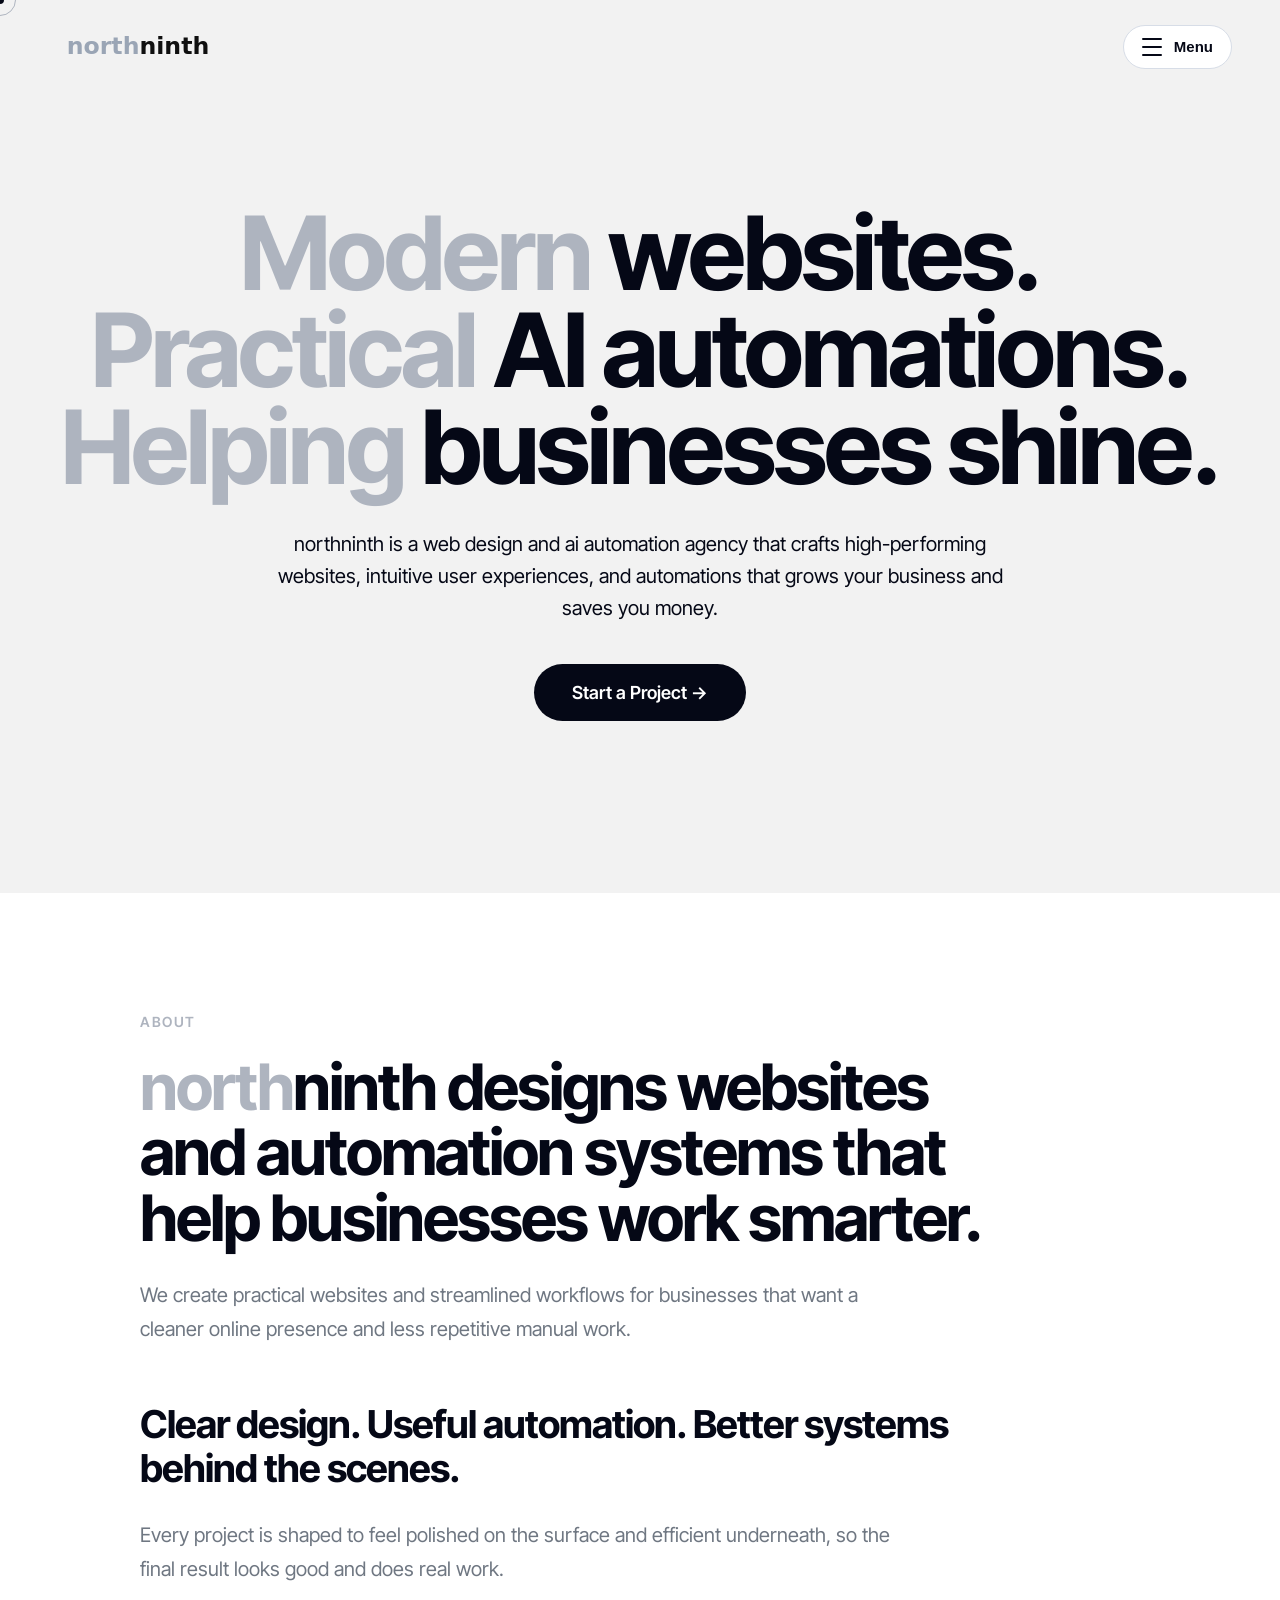
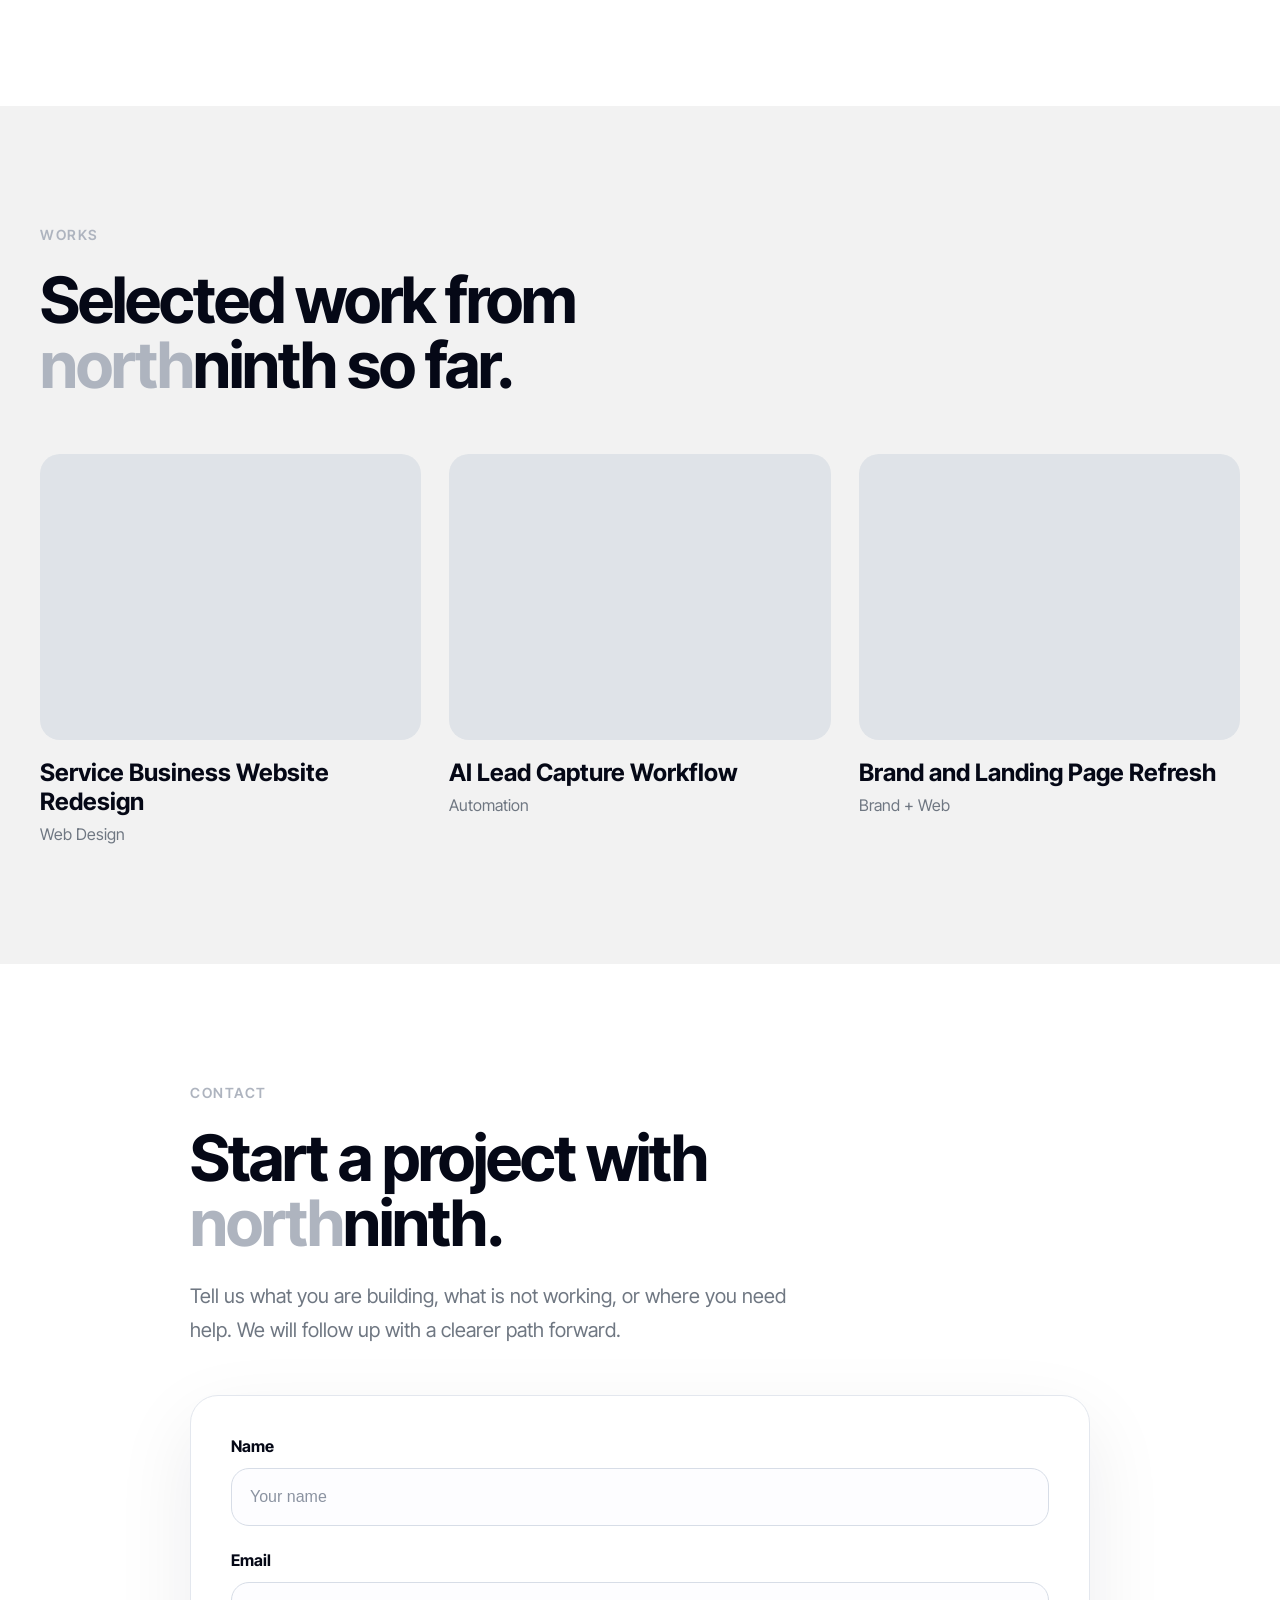
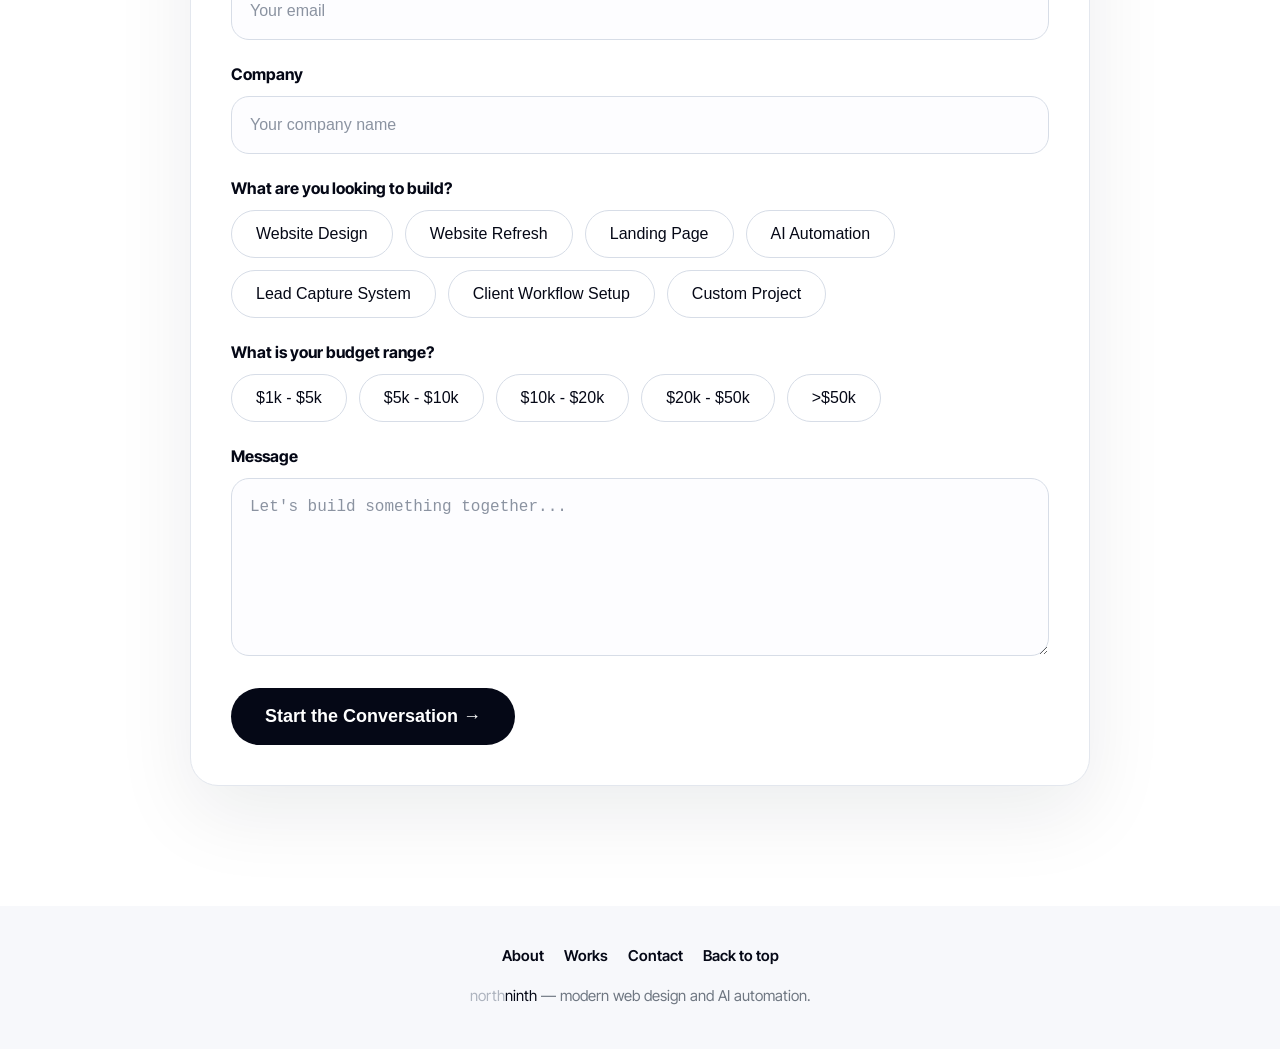
==== commit f90671f7: "Update hero subheadline copy" ====
--- a/index.html
+++ b/index.html
@@ -42,13 +42,12 @@
     <section class="hero">
      <h1>
   <span class="hero-gray">Modern</span> websites.<br />
-  <span class="hero-gray">Practical</span> AI automation.<br />
-  Better digital systems.
+  <span class="hero-gray">Practical</span> AI automations.<br />
+  <span class="hero-gray">Helping</span> businesses shine.
 </h1>
 
 <p class="hero-subheadline">
-  northninth helps businesses launch cleaner websites, simplify repetitive work,
-  and build digital systems that actually support growth.
+  northninth is a web design and ai automation agency that crafts high-performing websites, intuitive user experiences, and automations that grows your business and saves you money.
 </p>
 
 <a href="#contact" class="hero-button">Start a Project →</a>
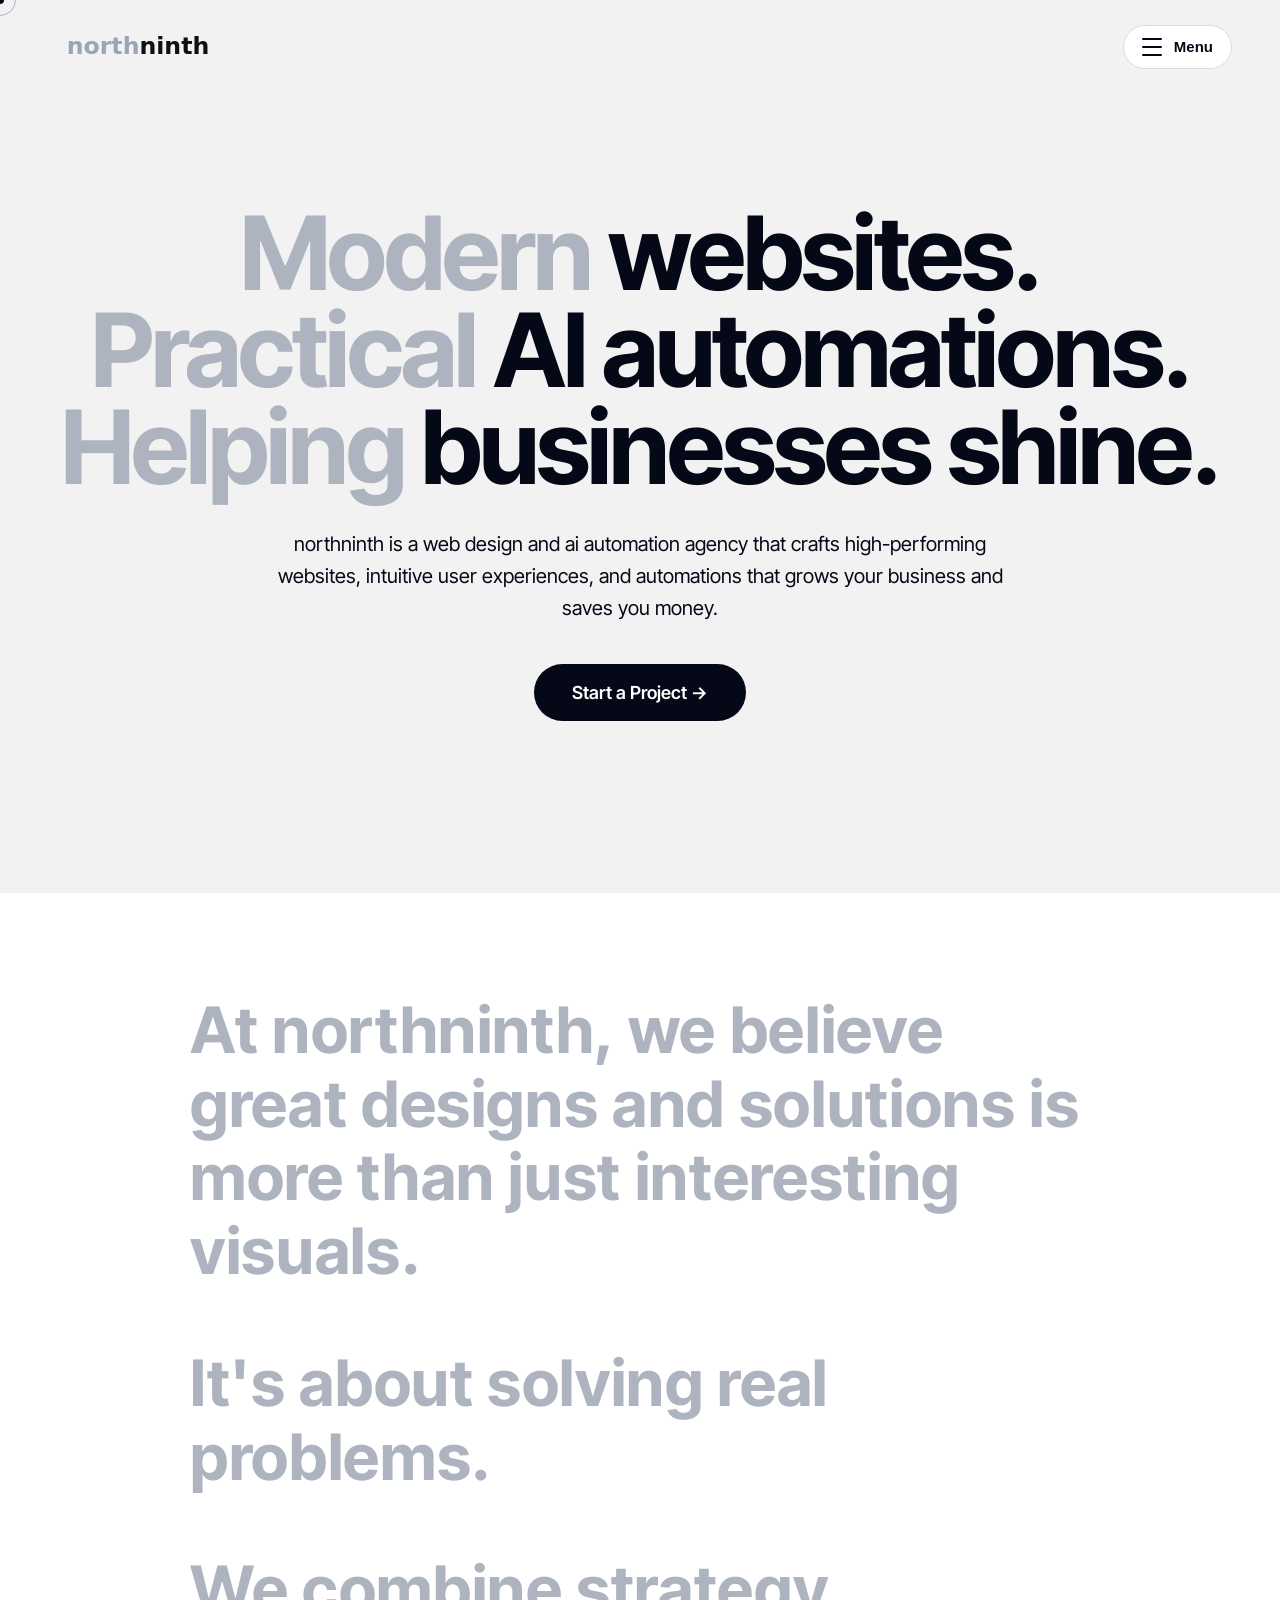
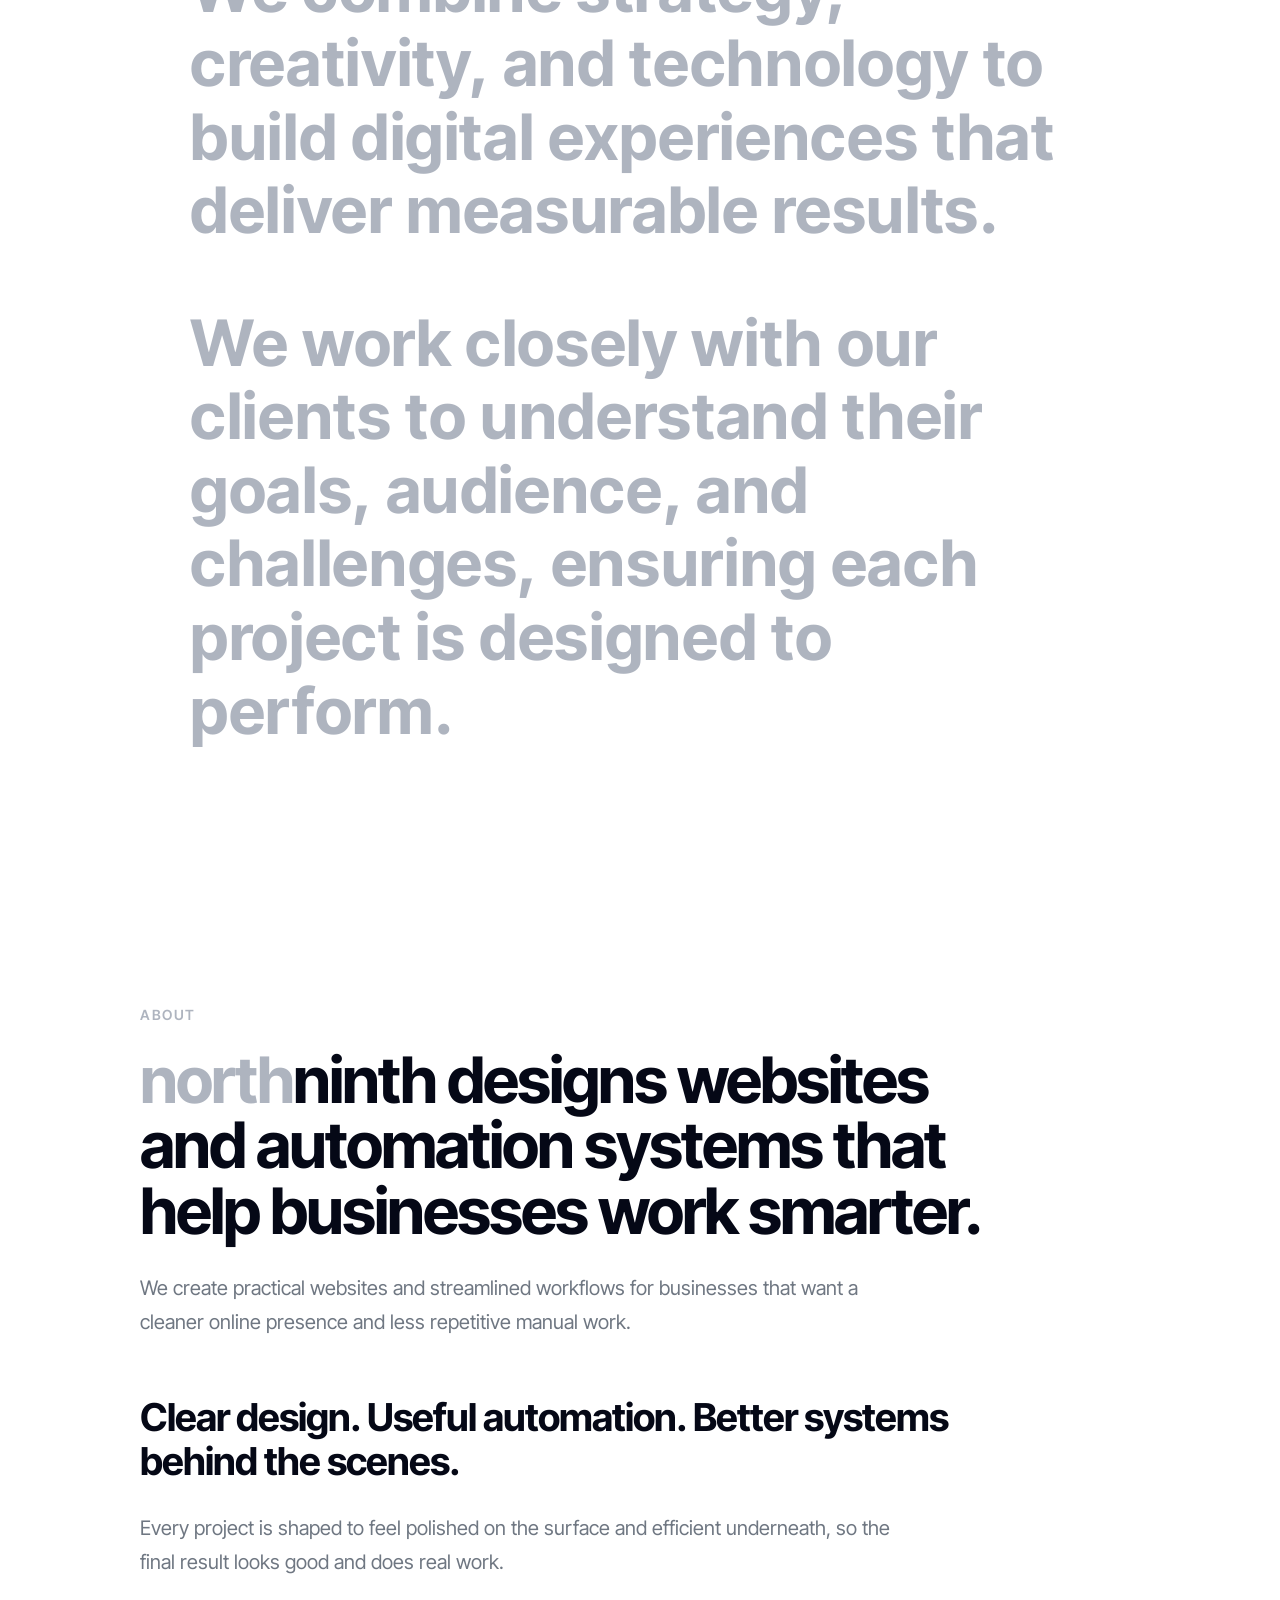
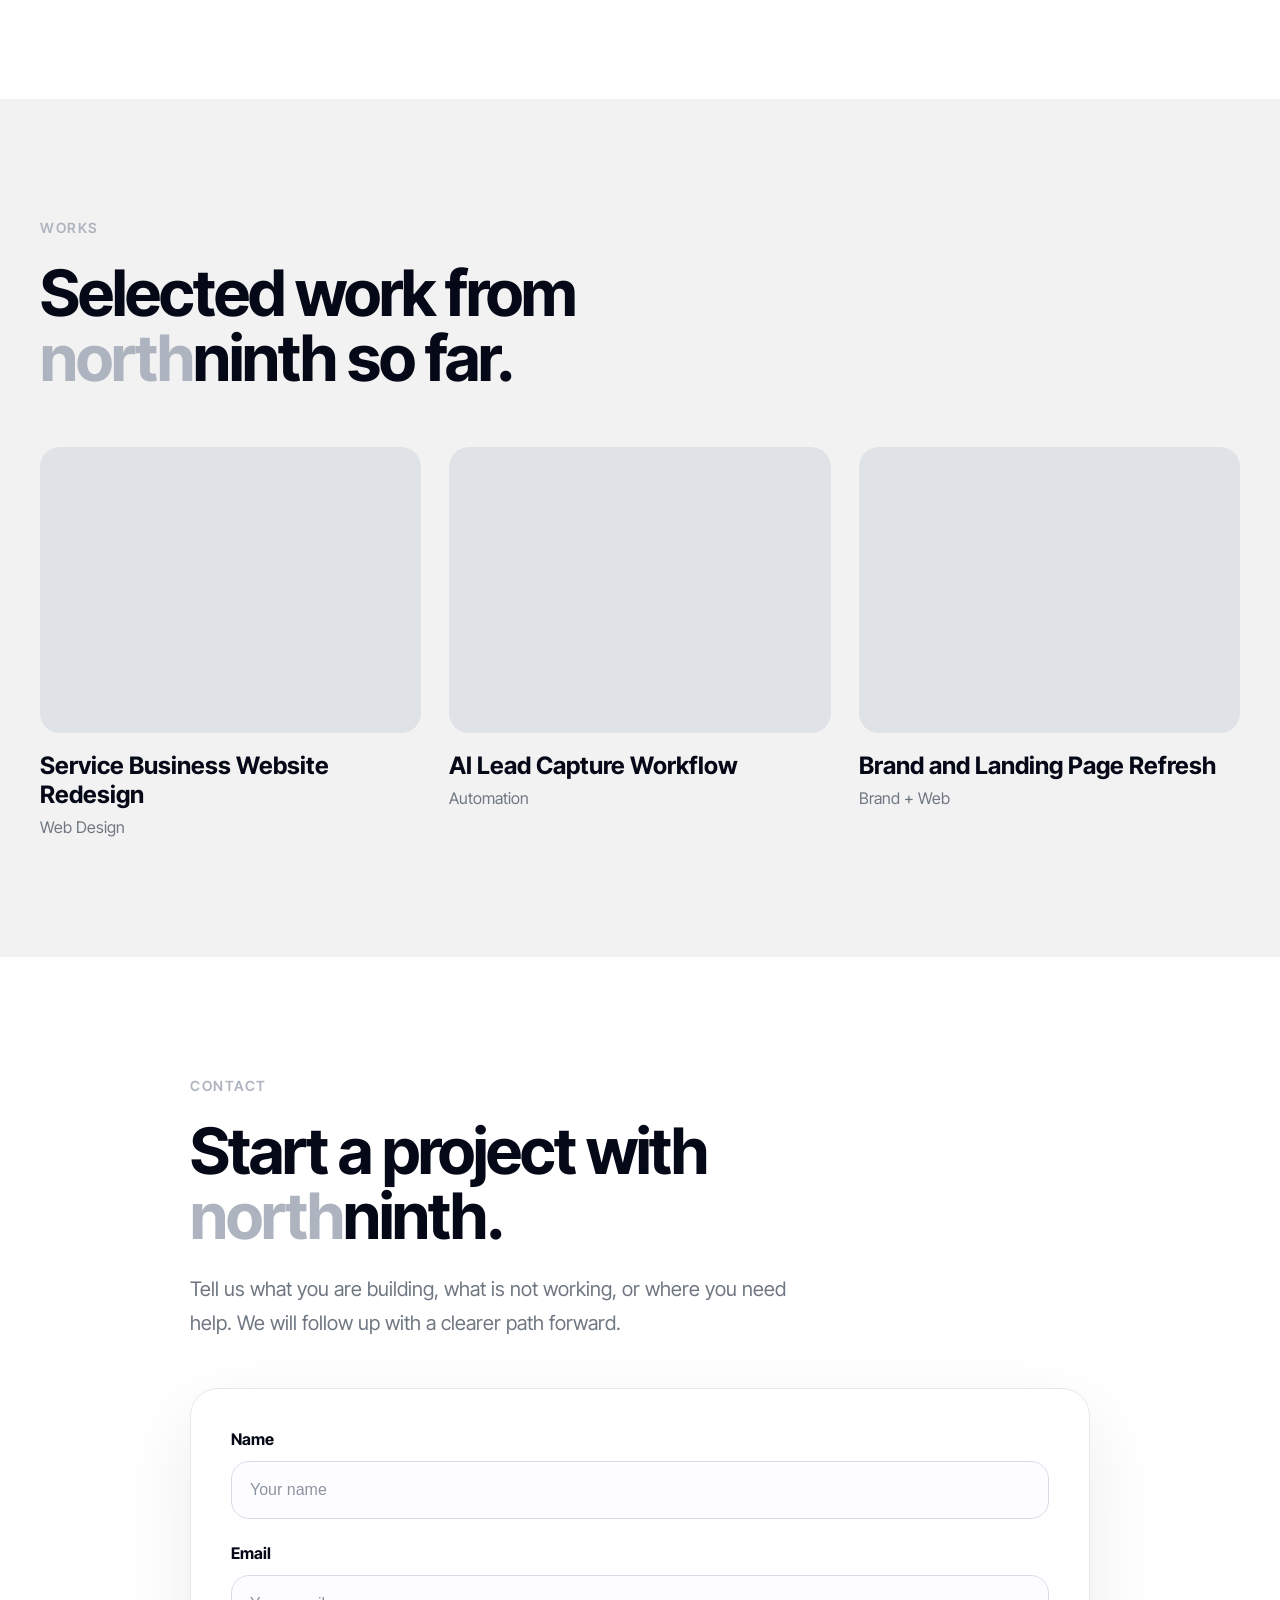
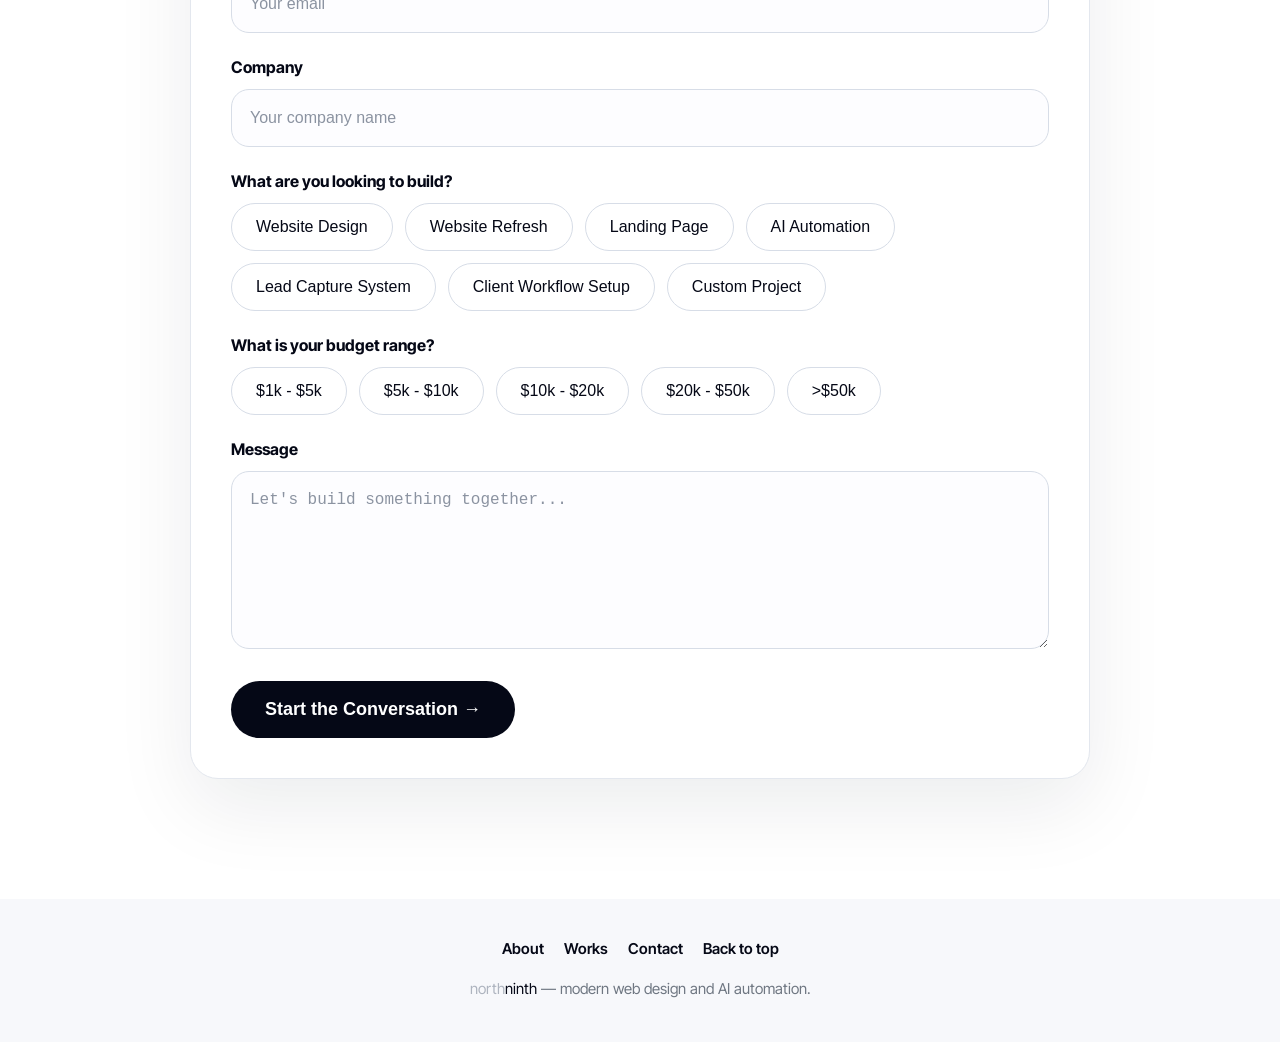
==== commit 4fe51b61: "Refine scroll quote typography and line-by-line animation" ====
--- a/index.html
+++ b/index.html
@@ -54,6 +54,17 @@
 
     </section>
 
+    <section class="scroll-quote-section">
+      <div class="scroll-quote-container">
+        <div class="scroll-quote-text">
+          <span class="quote-line">At northninth, we believe great designs and solutions is more than just interesting visuals.</span>
+          <span class="quote-line">It's about solving real problems.</span>
+          <span class="quote-line">We combine strategy, creativity, and technology to build digital experiences that deliver measurable results.</span>
+          <span class="quote-line">We work closely with our clients to understand their goals, audience, and challenges, ensuring each project is designed to perform.</span>
+        </div>
+      </div>
+    </section>
+
     <section class="about-section" id="about">
       <div class="about-container">
         <p class="section-label">About</p>
--- a/style.css
+++ b/style.css
@@ -183,6 +183,46 @@
   opacity: 0.85;
 }
 
+.scroll-quote-section {
+  padding: 100px 20px 80px;
+  background-color: #ffffff;
+}
+
+.scroll-quote-container {
+  max-width: 920px;
+  margin: 0 auto;
+}
+
+.scroll-quote-text {
+  font-size: clamp(46px, 5vw, 72px);
+  line-height: 1.15;
+  font-weight: 700;
+  letter-spacing: 0.45px;
+  font-variant-ligatures: none;
+  font-feature-settings: "liga" 0;
+  max-width: 900px;
+  margin: 0 auto;
+}
+
+.quote-line {
+  display: block;
+  margin-bottom: 0.92em;
+  color: transparent;
+  font-variant-ligatures: none;
+  font-feature-settings: "liga" 0;
+  letter-spacing: 0.65px;
+  background-image: linear-gradient(
+    90deg,
+    var(--text-dark) 0%,
+    var(--text-dark) var(--scroll-progress, 0%),
+    var(--text-gray) var(--scroll-progress, 0%),
+    var(--text-gray) 100%
+  );
+  -webkit-background-clip: text;
+  background-clip: text;
+  transition: background-image 0.2s ease;
+}
+
 @media (max-width: 768px) {
   .site-header {
     padding: 20px 20px;
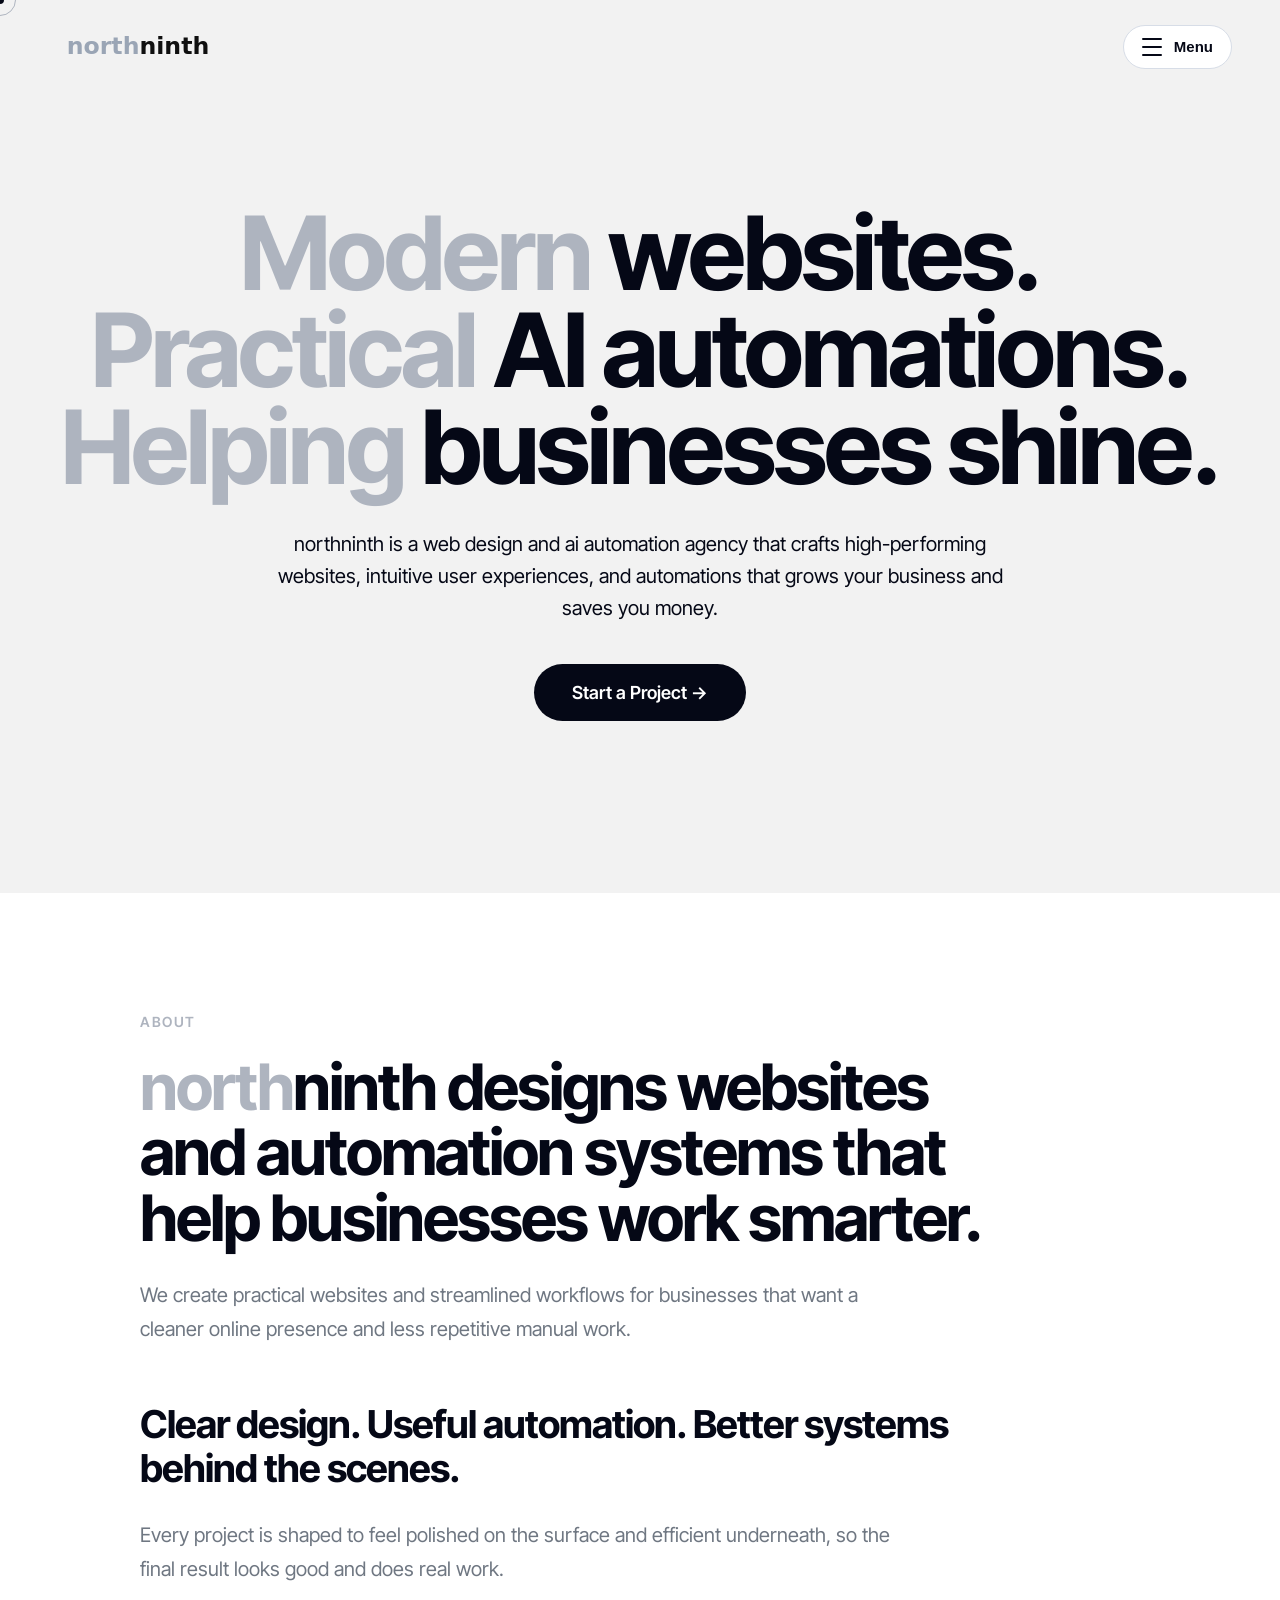
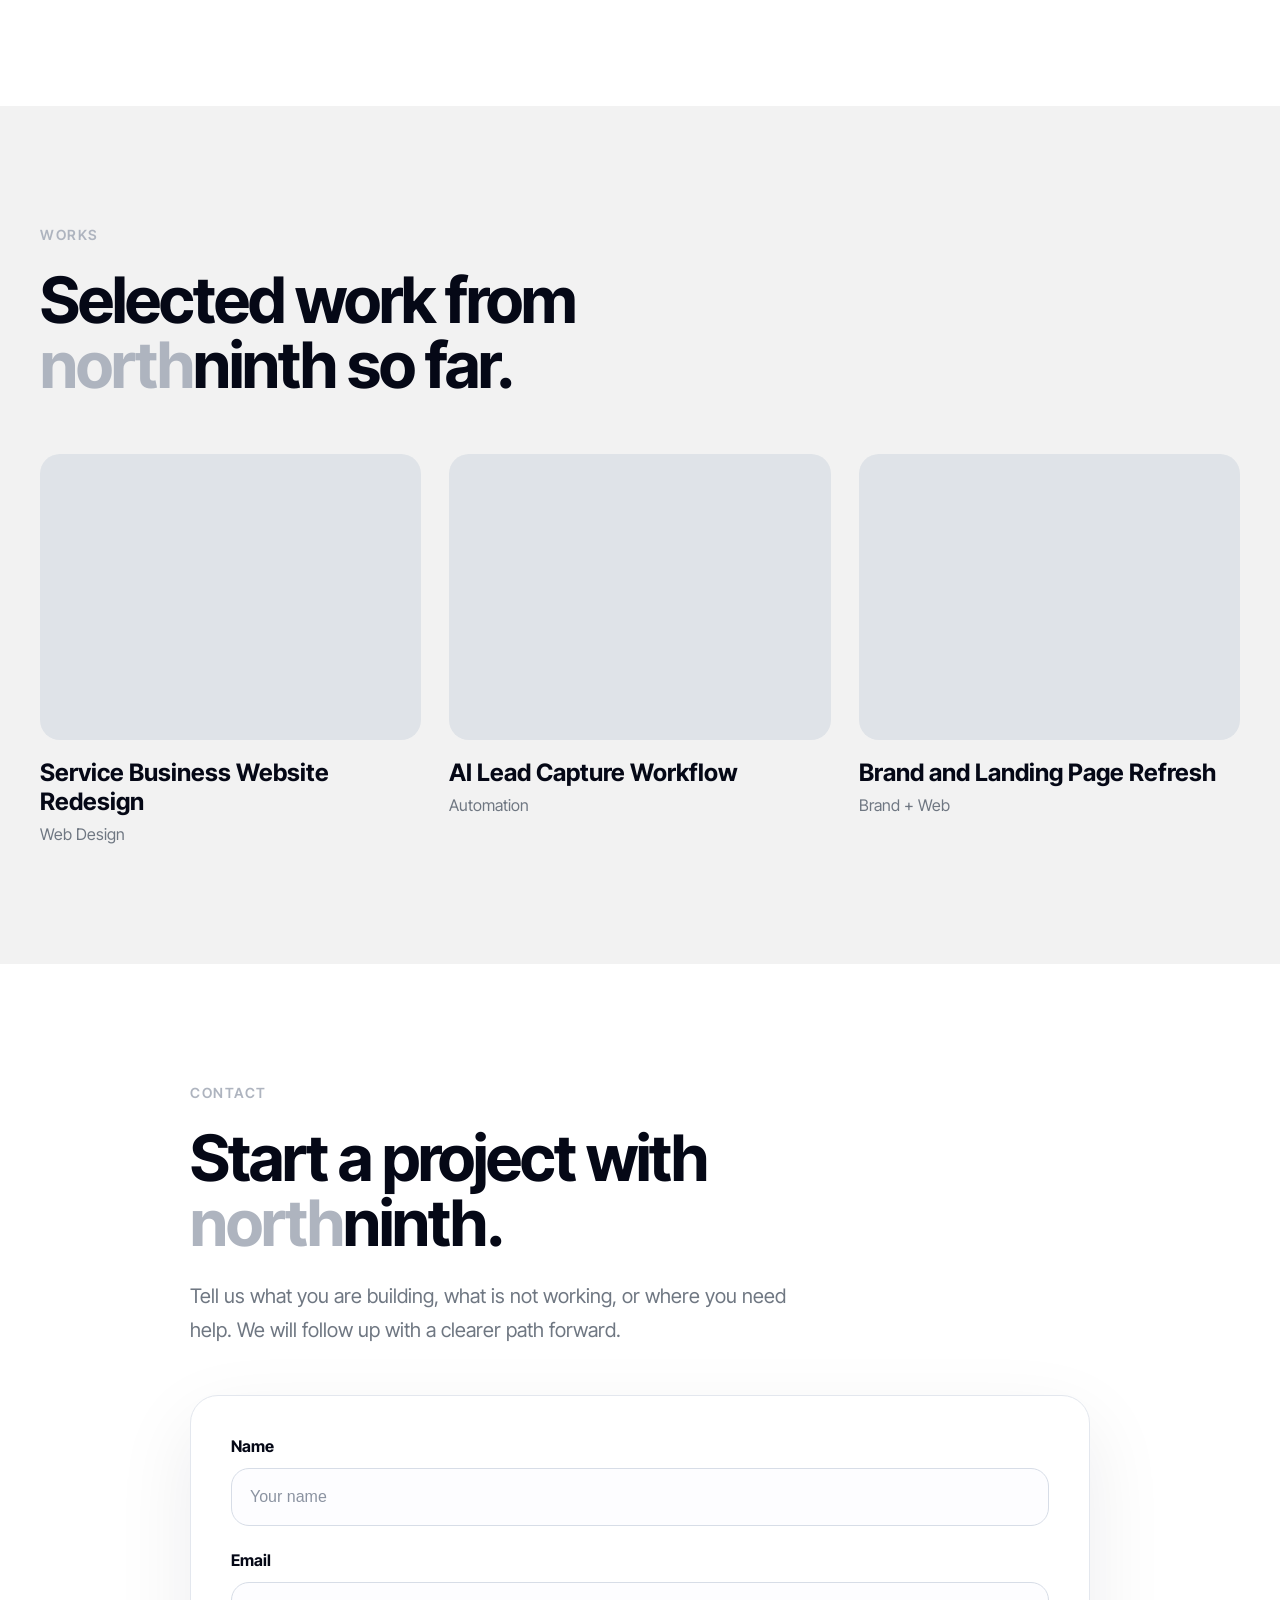
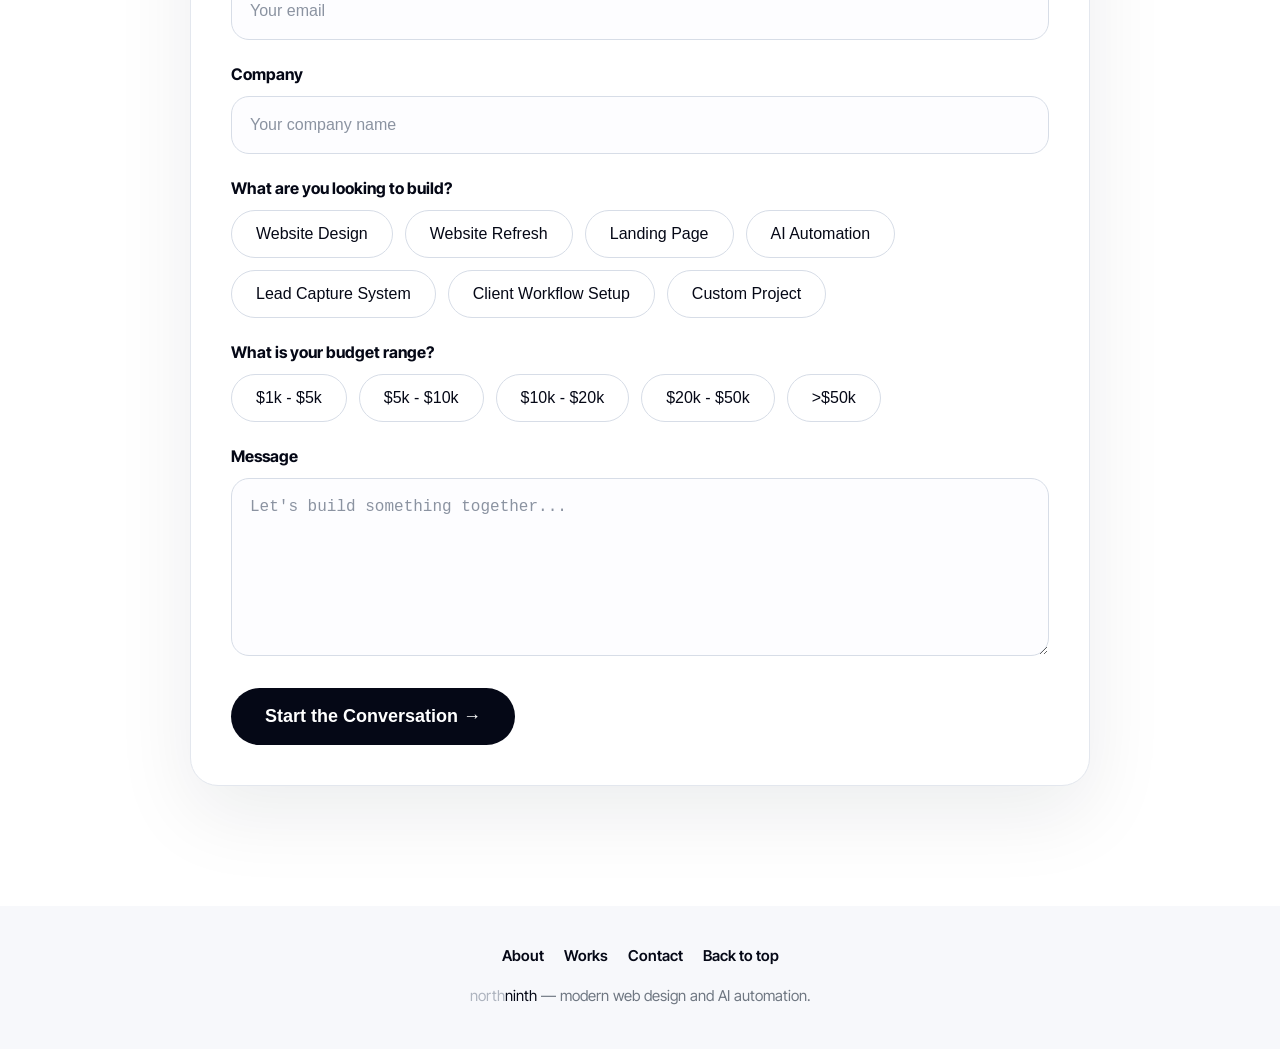
==== commit de7a0444: "Remove broken reveal section and cleanup styles/scripts" ====
--- a/index.html
+++ b/index.html
@@ -54,17 +54,6 @@
 
     </section>
 
-    <section class="scroll-quote-section">
-      <div class="scroll-quote-container">
-        <div class="scroll-quote-text">
-          <span class="quote-line">At northninth, we believe great designs and solutions is more than just interesting visuals.</span>
-          <span class="quote-line">It's about solving real problems.</span>
-          <span class="quote-line">We combine strategy, creativity, and technology to build digital experiences that deliver measurable results.</span>
-          <span class="quote-line">We work closely with our clients to understand their goals, audience, and challenges, ensuring each project is designed to perform.</span>
-        </div>
-      </div>
-    </section>
-
     <section class="about-section" id="about">
       <div class="about-container">
         <p class="section-label">About</p>
--- a/style.css
+++ b/style.css
@@ -197,20 +197,14 @@
   font-size: clamp(46px, 5vw, 72px);
   line-height: 1.15;
   font-weight: 700;
-  letter-spacing: 0.45px;
-  font-variant-ligatures: none;
-  font-feature-settings: "liga" 0;
+  letter-spacing: 0.1px;
   max-width: 900px;
   margin: 0 auto;
 }
 
 .quote-line {
   display: block;
-  margin-bottom: 0.92em;
   color: transparent;
-  font-variant-ligatures: none;
-  font-feature-settings: "liga" 0;
-  letter-spacing: 0.65px;
   background-image: linear-gradient(
     90deg,
     var(--text-dark) 0%,
@@ -221,7 +215,40 @@
   -webkit-background-clip: text;
   background-clip: text;
   transition: background-image 0.2s ease;
-}
+  margin-bottom: 0.9em;
+  white-space: pre-wrap;
+  word-break: break-word;
+}
+
+.scroll-stagger-section {
+  padding: 120px 20px;
+  background-color: var(--bg-color);
+}
+
+.scroll-stagger-block {
+  max-width: 1200px;
+  margin: 0 auto;
+}
+
+.scroll-stagger-line {
+  font-size: clamp(34px, 5vw, 72px);
+  line-height: 1.06;
+  font-weight: 700;
+  letter-spacing: -2px;
+  margin-bottom: 32px;
+  color: rgb(180, 186, 196);
+  transition: color 0.12s linear;
+  will-change: color;
+}
+
+@media (max-width: 768px) {
+  .scroll-stagger-line {
+    font-size: clamp(28px, 8vw, 42px);
+    line-height: 1.12;
+    margin-bottom: 24px;
+  }
+}
+
 
 @media (max-width: 768px) {
   .site-header {
